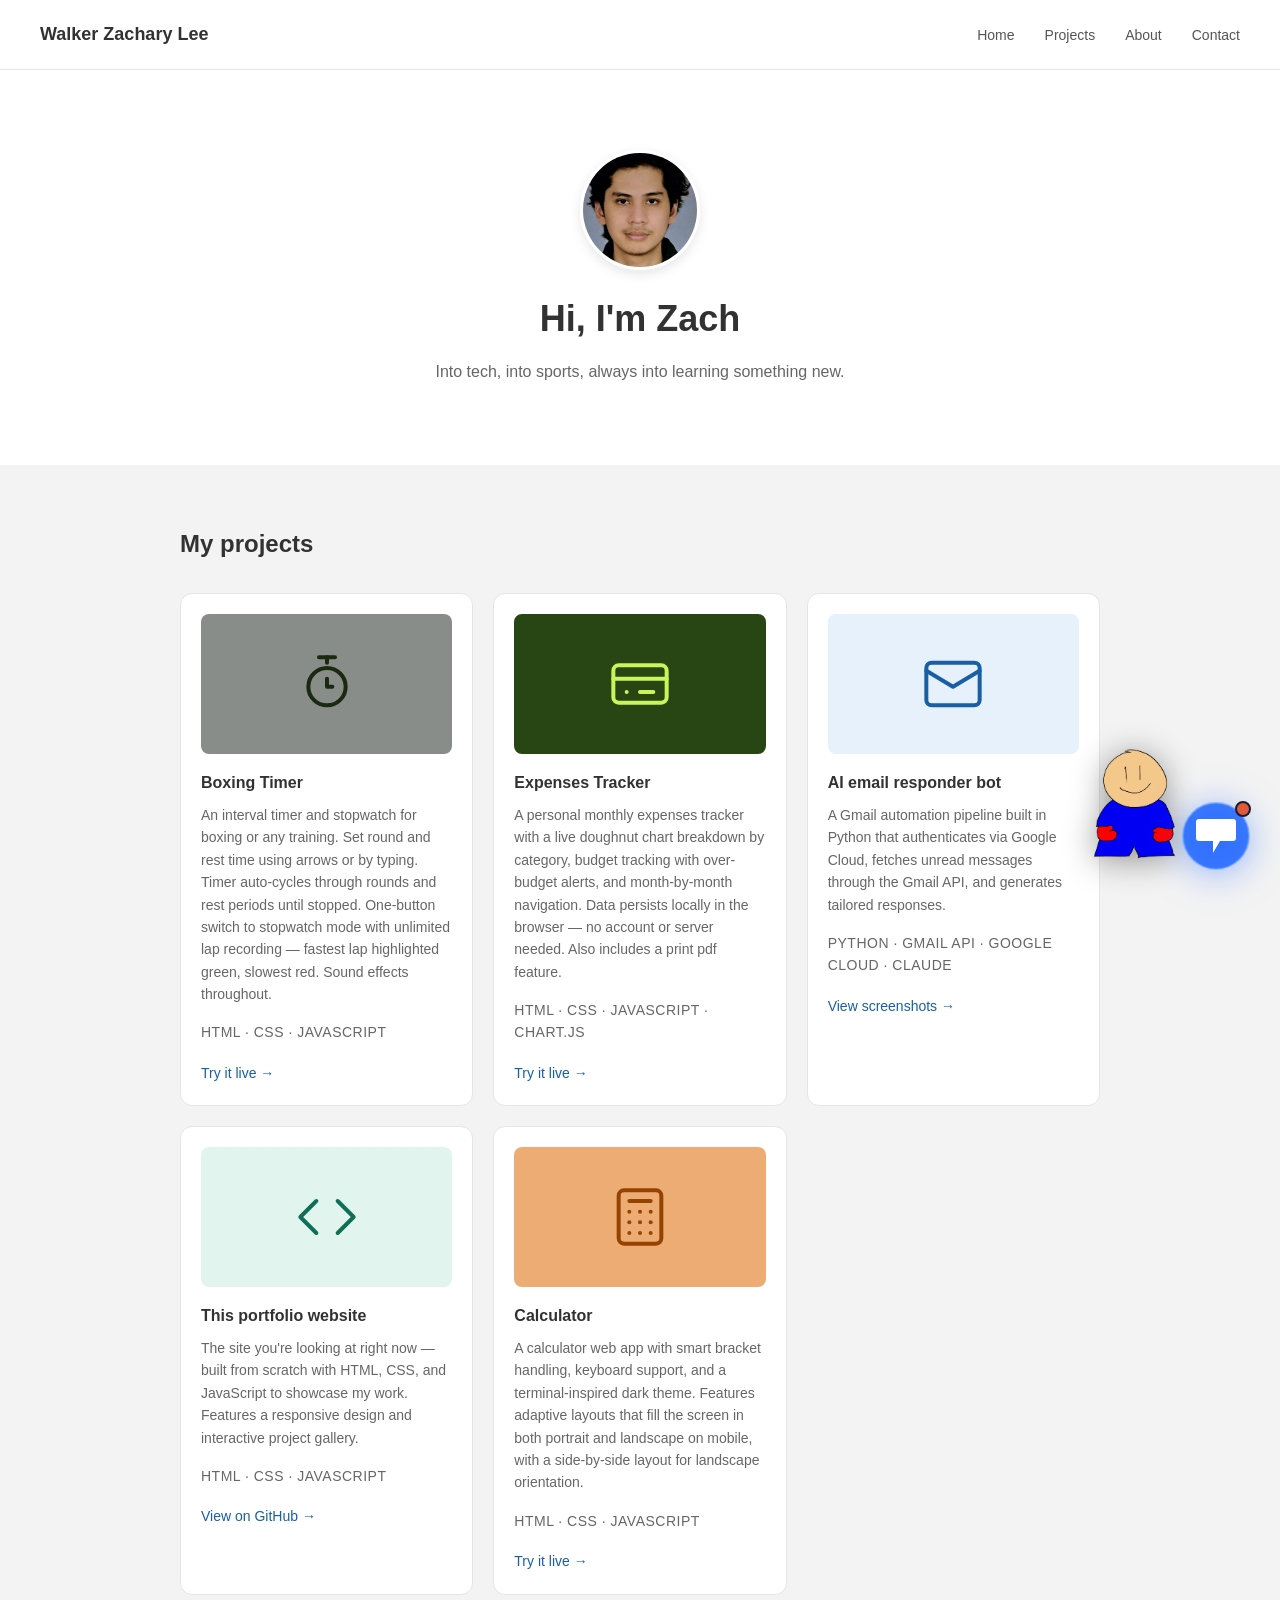
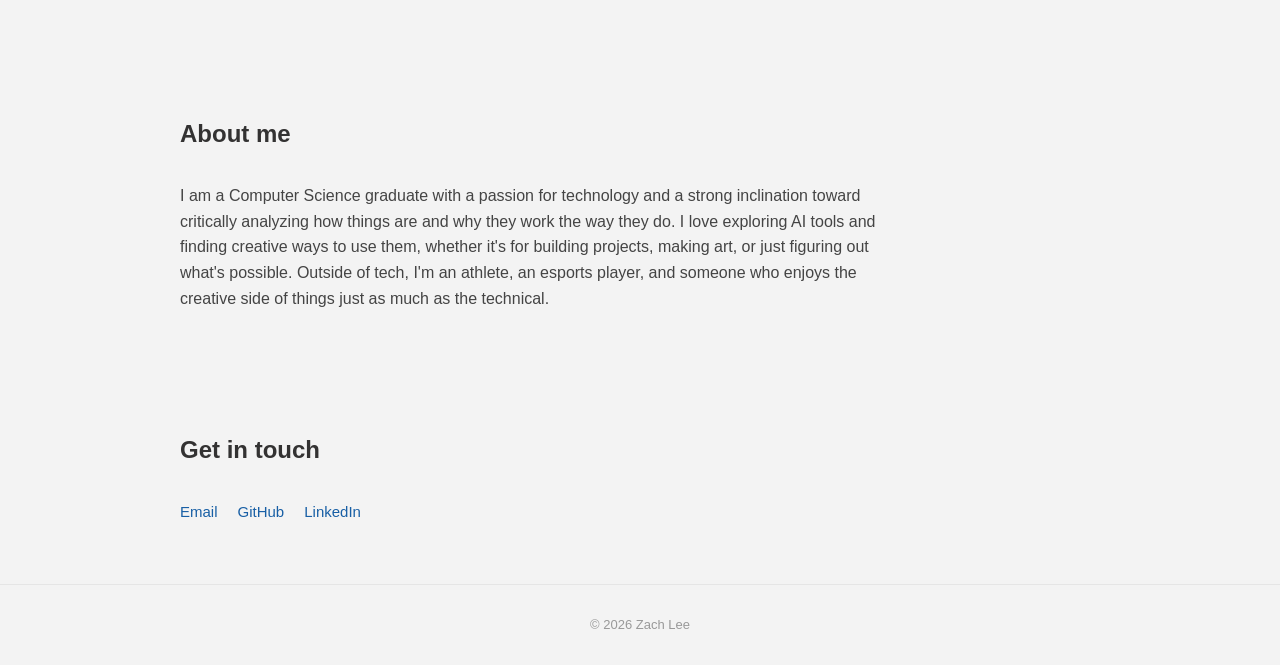
==== index.html @ 0cfd8027 "Add files via upload" ====
<!DOCTYPE html>
<html lang="en">
<head>
  <meta charset="UTF-8">
  <meta name="viewport" content="width=device-width, initial-scale=1.0">
  <title>Zach Lee — Portfolio</title>
  <link rel="stylesheet" href="style.css" />
</head>
<body>

  <nav class="navbar">
    <div class="logo">Walker Zachary Lee</div>
    <ul class="nav-links">
      <li><a href="#home">Home</a></li>
      <li><a href="#projects">Projects</a></li>
      <li><a href="#about">About</a></li>
      <li><a href="#contact">Contact</a></li>
    </ul>
  </nav>

  <section id="home" class="hero">
    <img src="images/me.jfif" alt="Zach" class="avatar">
    <h1>Hi, I'm Zach</h1>
    <p class="tagline">Into tech, into sports, always into learning something new.</p>
  </section>

  <section id="projects" class="projects">
    <h2>My projects</h2>
    <div class="project-grid">

      <a href="https://boxing-timer-rho.vercel.app/" target="_blank" class="project-card">
        <div class="project-image" style="background: #898d89; display: flex; align-items: center; justify-content: center;">
          <svg width="64" height="64" viewBox="0 0 24 24" fill="none" stroke="#1a2a10" stroke-width="1.5" stroke-linecap="round" stroke-linejoin="round">
            <circle cx="12" cy="13" r="7"></circle>
            <polyline points="12 10 12 13 14 13"></polyline>
            <path d="M9 2h6"></path>
            <path d="M12 2v2"></path>
          </svg>
        </div>
        <h3>Boxing Timer</h3>
        <p>An interval timer and stopwatch for boxing or any training. Set round and rest time using arrows or by typing. Timer auto-cycles through rounds and rest periods until stopped. One-button switch to stopwatch mode with unlimited lap recording — fastest lap highlighted green, slowest red. Sound effects throughout.</p>
        <p class="tech-stack">HTML · CSS · JavaScript</p>
        <span class="link">Try it live →</span>
      </a>

      <a href="https://expenseszl.vercel.app/" target="_blank" class="project-card">
        <div class="project-image" style="background: #274613; display: flex; align-items: center; justify-content: center;">
          <svg width="64" height="64" viewBox="0 0 24 24" fill="none" stroke="#c8f55a" stroke-width="1.5" stroke-linecap="round" stroke-linejoin="round">
            <rect x="2" y="5" width="20" height="14" rx="2"></rect>
            <line x1="2" y1="10" x2="22" y2="10"></line>
            <line x1="7" y1="15" x2="7" y2="15"></line>
            <line x1="12" y1="15" x2="17" y2="15"></line>
          </svg>
        </div>
        <h3>Expenses Tracker</h3>
        <p>A personal monthly expenses tracker with a live doughnut chart breakdown by category, budget tracking with over-budget alerts, and month-by-month navigation. Data persists locally in the browser — no account or server needed. Also includes a print pdf feature.</p>
        <p class="tech-stack">HTML · CSS · JavaScript · Chart.js</p>
        <span class="link">Try it live →</span>
      </a>

      <div class="project-card" onclick="openGallery('email-bot')">
        <div class="project-image" style="background: #E6F1FB; display: flex; align-items: center; justify-content: center;">
          <svg width="64" height="64" viewBox="0 0 24 24" fill="none" stroke="#185FA5" stroke-width="1.5" stroke-linecap="round" stroke-linejoin="round">
            <rect x="2" y="4" width="20" height="16" rx="2"></rect>
            <path d="M2 7l10 6 10-6"></path>
          </svg>
        </div>
        <h3>AI email responder bot</h3>
        <p>A Gmail automation pipeline built in Python that authenticates via Google Cloud, fetches unread messages through the Gmail API, and generates tailored responses.</p>
        <p class="tech-stack">Python · Gmail API · Google Cloud · Claude</p>
        <span class="link">View screenshots →</span>
      </div>

      <a href="https://github.com/zlee30/portfolio/blob/main/README.md" target="_blank" class="project-card">
        <div class="project-image" style="background: #E1F5EE; display: flex; align-items: center; justify-content: center;">
          <svg width="64" height="64" viewBox="0 0 24 24" fill="none" stroke="#0F6E56" stroke-width="1.5" stroke-linecap="round" stroke-linejoin="round">
            <polyline points="16 18 22 12 16 6"></polyline>
            <polyline points="8 6 2 12 8 18"></polyline>
          </svg>
        </div>
        <h3>This portfolio website</h3>
        <p>The site you're looking at right now — built from scratch with HTML, CSS, and JavaScript to showcase my work. Features a responsive design and interactive project gallery.</p>
        <p class="tech-stack">HTML · CSS · JavaScript</p>
        <span class="link">View on GitHub →</span>
      </a>

      <a href="projects/calculator/index.html" target="_blank" class="project-card">
        <div class="project-image" style="background: #ecac74; display: flex; align-items: center; justify-content: center;">
          <svg width="64" height="64" viewBox="0 0 24 24" fill="none" stroke="#964300" stroke-width="1.5" stroke-linecap="round" stroke-linejoin="round">
            <rect x="4" y="2" width="16" height="20" rx="2"></rect>
            <line x1="8" y1="6" x2="16" y2="6"></line>
            <line x1="8" y1="10" x2="8" y2="10"></line>
            <line x1="12" y1="10" x2="12" y2="10"></line>
            <line x1="16" y1="10" x2="16" y2="10"></line>
            <line x1="8" y1="14" x2="8" y2="14"></line>
            <line x1="12" y1="14" x2="12" y2="14"></line>
            <line x1="16" y1="14" x2="16" y2="14"></line>
            <line x1="8" y1="18" x2="8" y2="18"></line>
            <line x1="12" y1="18" x2="12" y2="18"></line>
            <line x1="16" y1="18" x2="16" y2="18"></line>
          </svg>
        </div>
        <h3>Calculator</h3>
        <p>A calculator web app with smart bracket handling, keyboard support, and a terminal-inspired dark theme. Features adaptive layouts that fill the screen in both portrait and landscape on mobile, with a side-by-side layout for landscape orientation.</p>
        <p class="tech-stack">HTML · CSS · JavaScript</p>
        <span class="link">Try it live →</span>
      </a>

    </div>
  </section>

  <section id="about" class="about">
    <h2>About me</h2>
    <p>I am a Computer Science graduate with a passion for technology and a strong inclination toward critically analyzing how things are and why they work the way they do. I love exploring AI tools and finding creative ways to use them, whether it's for building projects, making art, or just figuring out what's possible. Outside of tech, I'm an athlete, an esports player, and someone who enjoys the creative side of things just as much as the technical.</p>
  </section>

  <section id="contact" class="contact">
    <h2>Get in touch</h2>
    <div class="contact-links">
      <a href="https://mail.google.com/mail/?view=cm&to=zlee337.zl@gmail.com" target="_blank">Email</a>
      <a href="https://github.com/zlee30" target="_blank">GitHub</a>
      <a href="https://linkedin.com/in/wzlee337" target="_blank">LinkedIn</a>
    </div>
  </section>

  <footer>
    <p>© 2026 Zach Lee</p>
  </footer>

  <div id="gallery" class="gallery" onclick="closeGallery()">
    <span class="gallery-close">×</span>
    <div class="gallery-content" onclick="event.stopPropagation()">
      <img id="gallery-img" src="" alt="">
      <div class="gallery-nav">
        <button onclick="prevImage()">← Previous</button>
        <span id="gallery-counter">1 / 3</span>
        <button onclick="nextImage()">Next →</button>
      </div>
    </div>
  </div>

  <!-- ══ ZALE CHAT WINDOW ══ -->
  <div id="chat-window">
    <div class="chat-header">
      <div class="chat-avatar">
        <img src="aipp.png" alt="Zale avatar" />
      </div>
      <div class="chat-header-info">
        <div class="chat-header-name">Zale</div>
        <div class="chat-header-status">Online</div>
      </div>
      <button class="chat-close" onclick="closeChat()" aria-label="Close">&#x2715;</button>
    </div>
    <div id="messages"></div>
    <div id="suggestions">
      <button class="chip" onclick="sendChip(this.textContent)">Who are you?</button>
      <button class="chip" onclick="sendChip(this.textContent)">What projects have you built?</button>
      <button class="chip" onclick="sendChip(this.textContent)">How can I contact Zach?</button>
    </div>
    <div class="input-row">
      <input
        type="text"
        id="user-input"
        placeholder="Ask me anything..."
        onkeydown="if(event.key==='Enter') sendMsg()"
      />
  <button class="send-btn" type="button" onclick="sendMsg()" aria-label="Send">
  <svg viewBox="0 0 24 24" stroke-width="2" stroke-linecap="round" stroke-linejoin="round">
    <line x1="22" y1="2" x2="11" y2="13"/>
    <polygon points="22 2 15 22 11 13 2 9 22 2"/>
  </svg>
</button>
    </div>
  </div>

  <!-- ══ ZALE LAUNCHER ══ -->
  <div id="zale-launcher">
    <div id="boxer-wrap">
      <img id="boxer-idle"  src="b2u.png" alt="boxer idle" />
      <img id="boxer-punch" src="b1u.png" alt="boxer punching" />
    </div>
    <div id="chat-bubble" onclick="bubbleClick()" aria-label="Open Zale chat">
      <svg id="bubble-svg" viewBox="0 0 72 72" xmlns="http://www.w3.org/2000/svg">
        <defs>
          <clipPath id="chunk-clip" clipPathUnits="userSpaceOnUse">
            <rect x="0" y="0" width="72" height="72"/>
          </clipPath>
        </defs>
        <g clip-path="url(#chunk-clip)">
  <circle cx="36" cy="36" r="33"
    fill="rgba(30, 100, 255, 0.85)"
    stroke="rgba(100, 160, 255, 0.6)"
    stroke-width="2"/>
</g>
<path
  d="M16,22 Q16,19 19,19 H53 Q56,19 56,22 V38 Q56,41 53,41 H40 L33,53 L33,41 H19 Q16,41 16,38 Z"
  fill="white"/>
      </svg>
      <div id="notif-dot"></div>
    </div>
  </div>

  <!-- single script tag — handles both portfolio and Zale -->
  <script src="script.js"></script>

</body>
</html>
---- style.css ----
* {
  margin: 0;
  padding: 0;
  box-sizing: border-box;
}

body {
  font-family: -apple-system, BlinkMacSystemFont, "Segoe UI", sans-serif;
  line-height: 1.6;
  color: #333232;
  background: #f3f3f3;
}

.navbar {
  display: flex;
  justify-content: space-between;
  align-items: center;
  padding: 20px 40px;
  background: white;
  border-bottom: 1px solid #e5e5e5;
  position: sticky;
  top: 0;
  z-index: 100;
}

.logo {
  font-weight: 600;
  font-size: 18px;
}

.nav-links {
  display: flex;
  gap: 30px;
  list-style: none;
}

.nav-links a {
  text-decoration: none;
  color: #555;
  font-size: 14px;
}

.nav-links a:hover { color: #000; }

.hero {
  text-align: center;
  padding: 80px 20px;
  background: white;
}

.avatar {
  width: 120px;
  height: 120px;
  border-radius: 50%;
  object-fit: cover;
  margin: 0 auto 20px;
  display: block;
  border: 3px solid white;
  box-shadow: 0 4px 12px rgba(0,0,0,0.1);
}

.hero h1 {
  font-size: 36px;
  margin-bottom: 12px;
}

.tagline {
  color: #666;
  font-size: 16px;
  max-width: 500px;
  margin: 0 auto;
}

.projects, .about, .contact {
  max-width: 1000px;
  margin: 0 auto;
  padding: 60px 40px;
}

.projects h2, .about h2, .contact h2 {
  font-size: 24px;
  margin-bottom: 30px;
}

.project-grid {
  display: grid;
  grid-template-columns: repeat(auto-fit, minmax(250px, 1fr));
  gap: 20px;
}

.project-card {
  background: white;
  border: 1px solid #e5e5e5;
  border-radius: 12px;
  padding: 20px;
  text-decoration: none;
  color: inherit;
  transition: transform 0.2s, box-shadow 0.2s;
  cursor: pointer;
}

.project-card:hover {
  transform: translateY(-4px);
  box-shadow: 0 8px 20px rgba(0,0,0,0.08);
}

.project-image {
  height: 140px;
  border-radius: 8px;
  margin-bottom: 16px;
}

.project-card h3 {
  font-size: 16px;
  margin-bottom: 8px;
}

.project-card p {
  font-size: 14px;
  color: #666;
  margin-bottom: 16px;
}

.tech-stack {
  font-size: 12px;
  color: #888;
  margin-bottom: 12px;
  text-transform: uppercase;
  letter-spacing: 0.5px;
}

.link {
  color: #185FA5;
  font-size: 14px;
  font-weight: 500;
}

.about p {
  color: #444;
  max-width: 700px;
}

.contact-links {
  display: flex;
  gap: 20px;
  flex-wrap: wrap;
}

.contact-links a {
  color: #185FA5;
  text-decoration: none;
  font-size: 15px;
}

.contact-links a:hover { text-decoration: underline; }

footer {
  text-align: center;
  padding: 30px;
  color: #999;
  font-size: 13px;
  border-top: 1px solid #e5e5e5;
}

@media (max-width: 600px) {
  .navbar { padding: 15px 20px; }
  .nav-links { gap: 15px; }
  .projects, .about, .contact { padding: 40px 20px; }
  .hero h1 { font-size: 28px; }
}

/* Gallery - z-index lowered so Zale sits above it */
.gallery {
  display: none;
  position: fixed;
  top: 0; left: 0;
  width: 100%; height: 100%;
  background: rgba(0,0,0,0.9);
  z-index: 500;
  justify-content: center;
  align-items: center;
  pointer-events: none;
}

.gallery.active {
  display: flex;
  pointer-events: all;
}

.gallery-content {
  max-width: 90%;
  text-align: center;
}

.gallery-content img {
  max-width: 100%;
  max-height: 80vh;
  border-radius: 8px;
}

.gallery-close {
  position: absolute;
  top: 20px; right: 30px;
  color: white;
  font-size: 40px;
  cursor: pointer;
  user-select: none;
}

.gallery-nav {
  margin-top: 20px;
  display: flex;
  justify-content: center;
  align-items: center;
  gap: 20px;
  color: white;
}

.gallery-nav button {
  background: white;
  color: black;
  border: none;
  padding: 10px 20px;
  border-radius: 6px;
  cursor: pointer;
  font-size: 14px;
}

.gallery-nav button:hover { background: #ddd; }


/* ══════════════════════════════
   ZALE AI ASSISTANT
══════════════════════════════ */

#zale-launcher {
  position: fixed;
  bottom: 28px;
  right: 28px;
  display: flex;
  align-items: flex-end;
  gap: 0px;
  z-index: 99999;
  user-select: none;
}

#boxer-wrap {
  position: relative;
  width: 160px;
  height: 72px;
  display: flex;
  align-items: flex-end;
  justify-content: flex-end;
  transition: transform 0.35s cubic-bezier(0.4, 0, 0.2, 1), opacity 0.35s;
  overflow: visible;
  margin-right: -18px;
  z-index: 2;
  pointer-events: none;
}

#boxer-wrap.hidden {
  transform: translateX(-40px);
  opacity: 0;
  pointer-events: none;
}

#boxer-idle,
#boxer-punch {
  position: absolute;
  bottom: -60px;
  right: -10px;
  height: 220px;
  width: auto;
  object-fit: contain;
  object-position: top left;
  filter: drop-shadow(0 4px 16px rgba(0,0,0,0.4));
  transition: opacity 0.08s;
  pointer-events: none;
}

#boxer-idle { opacity: 1; }
#boxer-punch {
  opacity: 0;
  transition: opacity 0.08s, transform 0.08s;
  transform: translateX(0px);
}

#boxer-wrap.punching #boxer-idle  { opacity: 0; }
#boxer-wrap.punching #boxer-punch {
  opacity: 1;
  transform: translateX(18px);
}

#chat-bubble {
  position: relative;
  width: 72px;
  height: 72px;
  flex-shrink: 0;
  cursor: pointer;
  z-index: 99999;
  pointer-events: all;
}

#bubble-svg {
  width: 72px;
  height: 72px;
  filter: drop-shadow(0 4px 18px rgba(30, 100, 255, 0.5));
  transition: transform 0.15s;
  overflow: visible;
  pointer-events: all;
}

#chat-bubble:hover #bubble-svg { transform: scale(1.08); }

#notif-dot {
  position: absolute;
  top: 1px; right: 1px;
  width: 16px; height: 16px;
  background: #e05a3a;
  border-radius: 50%;
  border: 2.5px solid #1a1a2e;
  pointer-events: none;
  transition: opacity 0.2s;
}

#chat-window {
  position: fixed;
  bottom: 116px;
  right: 28px;
  width: 340px;
  background: rgba(20, 20, 40, 0.92);
  backdrop-filter: blur(28px);
  -webkit-backdrop-filter: blur(28px);
  border-radius: 16px;
  border: 0.5px solid rgba(255,255,255,0.25);
  display: none;
  flex-direction: column;
  overflow: hidden;
  z-index: 99999;
  box-shadow: 0 8px 40px rgba(0,0,0,0.4);
  pointer-events: all;
}

#chat-window.open { display: flex; }

.chat-header {
  background: rgba(255,255,255,0.12);
  border-bottom: 0.5px solid rgba(255,255,255,0.15);
  padding: 14px 16px;
  display: flex;
  align-items: center;
  gap: 10px;
  flex-shrink: 0;
}

.chat-avatar {
  width: 36px; height: 36px;
  border-radius: 50%;
  overflow: hidden;
  border: 0.5px solid rgba(255,255,255,0.3);
  flex-shrink: 0;
  background: rgba(255,255,255,0.1);
}

.chat-avatar img { width: 100%; height: 100%; object-fit: cover; }

.chat-header-info { flex: 1; }
.chat-header-name  { font-size: 14px; font-weight: 600; color: #fff; }
.chat-header-status {
  font-size: 12px;
  color: rgba(255,255,255,0.55);
  display: flex;
  align-items: center;
  gap: 5px;
}
.chat-header-status::before {
  content: '';
  display: inline-block;
  width: 6px; height: 6px;
  background: #5DCAA5;
  border-radius: 50%;
}

.chat-close {
  cursor: pointer;
  color: rgba(255,255,255,0.6);
  font-size: 20px;
  line-height: 1;
  background: none;
  border: none;
  padding: 0;
  font-family: inherit;
  pointer-events: all;
}
.chat-close:hover { color: #fff; }

#messages {
  flex: 1;
  overflow-y: auto;
  padding: 14px 12px;
  display: flex;
  flex-direction: column;
  gap: 10px;
  min-height: 200px;
  max-height: 280px;
}

#messages::-webkit-scrollbar { width: 3px; }
#messages::-webkit-scrollbar-track { background: transparent; }
#messages::-webkit-scrollbar-thumb {
  background: rgba(255,255,255,0.2);
  border-radius: 2px;
}

.msg {
  max-width: 82%;
  padding: 9px 12px;
  border-radius: 14px;
  font-size: 13px;
  line-height: 1.55;
  white-space: pre-line;
}
.msg.bot {
  background: rgba(255,255,255,0.12);
  border: 0.5px solid rgba(255,255,255,0.18);
  color: rgba(255,255,255,0.92);
  border-bottom-left-radius: 4px;
  align-self: flex-start;
}
.msg.user {
  background: rgba(255,255,255,0.2);
  border: 0.5px solid rgba(255,255,255,0.28);
  color: #fff;
  border-bottom-right-radius: 4px;
  align-self: flex-end;
}

#suggestions {
  display: flex;
  flex-wrap: wrap;
  gap: 6px;
  padding: 0 12px 10px;
  flex-shrink: 0;
}

.chip {
  font-size: 12px;
  padding: 5px 11px;
  border-radius: 20px;
  border: 0.5px solid rgba(255,255,255,0.28);
  color: rgba(255,255,255,0.82);
  background: rgba(255,255,255,0.08);
  cursor: pointer;
  font-family: inherit;
  transition: background 0.12s, border-color 0.12s;
  pointer-events: all;
}
.chip:hover {
  background: rgba(255,255,255,0.18);
  border-color: rgba(255,255,255,0.45);
  color: #fff;
}

.input-row {
  display: flex;
  align-items: center;
  gap: 8px;
  padding: 10px 12px;
  border-top: 0.5px solid rgba(255,255,255,0.12);
  background: rgba(255,255,255,0.05);
  flex-shrink: 0;
}

.input-row input {
  flex: 1;
  border: 0.5px solid rgba(255,255,255,0.2);
  border-radius: 20px;
  padding: 8px 14px;
  font-size: 13px;
  font-family: inherit;
  background: rgba(255,255,255,0.08);
  color: #fff;
  outline: none;
  pointer-events: all;
}
.input-row input::placeholder { color: rgba(255,255,255,0.35); }
.input-row input:focus        { border-color: rgba(255,255,255,0.45); }

.send-btn {
  width: 34px;
  height: 34px;
  background: rgba(255,255,255,0.15);
  border: 0.5px solid rgba(255,255,255,0.28);
  border-radius: 50%;
  cursor: pointer;
  display: flex;
  align-items: center;
  justify-content: center;
  flex-shrink: 0;
  transition: background 0.12s;
  padding: 0;
  line-height: 1;
  pointer-events: all;
  appearance: none;
  -webkit-appearance: none;
}
.send-btn:hover { background: rgba(255,255,255,0.25); }
.send-btn svg {
  width: 14px;
  height: 14px;
  stroke: #fff;
  fill: none;
  display: block;
  flex-shrink: 0;
  position: relative;
  top: 1px;
  left: -1px;
}

.typing { display: flex; align-items: center; gap: 4px; padding: 4px 0; }
.typing span {
  width: 6px; height: 6px;
  border-radius: 50%;
  background: rgba(255,255,255,0.5);
  animation: zale-bounce 1.2s infinite;
}
.typing span:nth-child(2) { animation-delay: 0.2s; }
.typing span:nth-child(3) { animation-delay: 0.4s; }

@keyframes zale-bounce {
  0%, 60%, 100% { transform: translateY(0); }
  30%           { transform: translateY(-5px); }
}
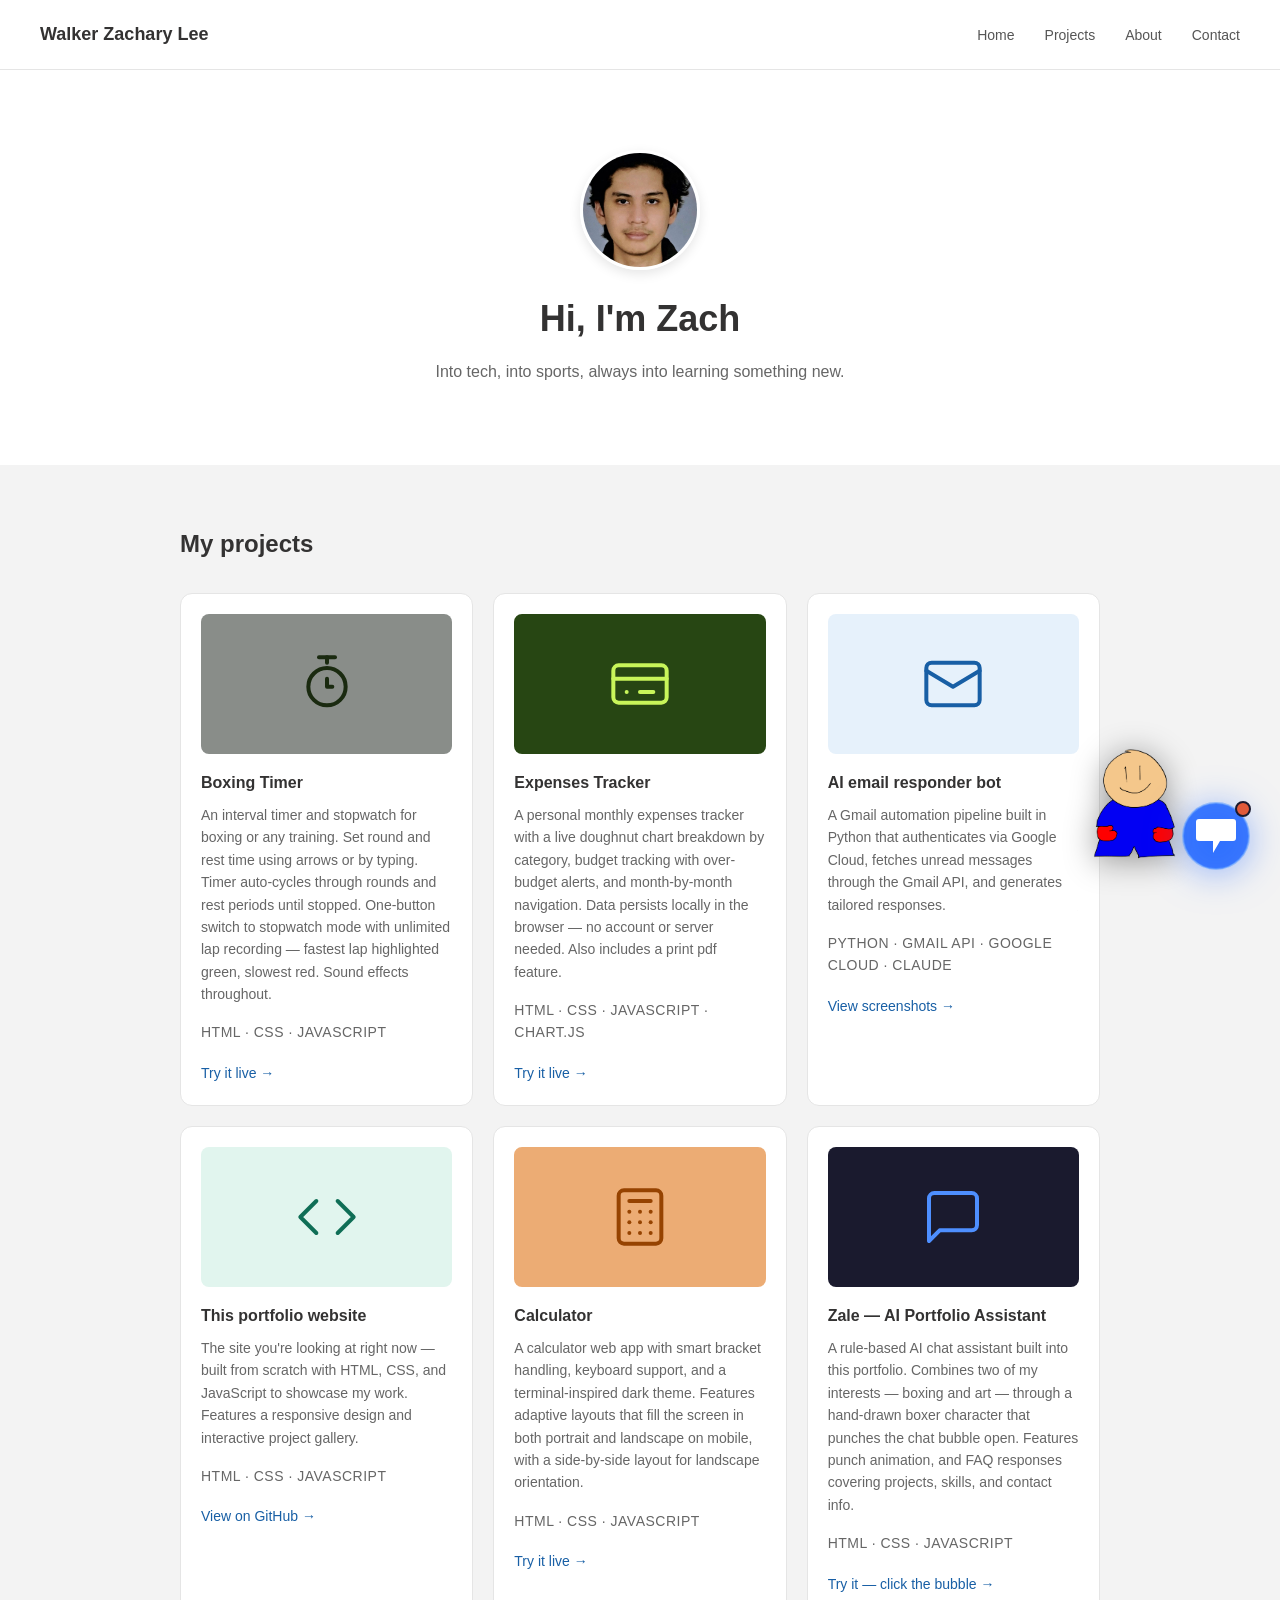
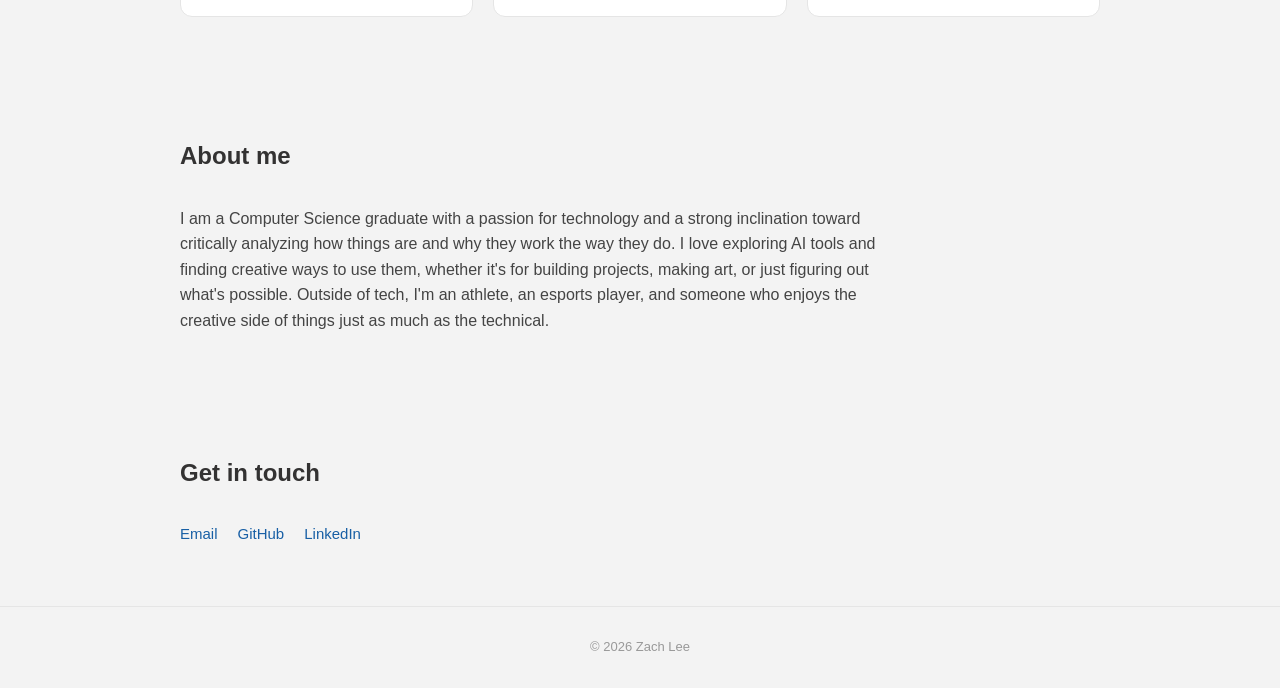
==== commit d42a3ee1: "Add files via upload" ====
--- a/index.html
+++ b/index.html
@@ -104,7 +104,19 @@
         <p>A calculator web app with smart bracket handling, keyboard support, and a terminal-inspired dark theme. Features adaptive layouts that fill the screen in both portrait and landscape on mobile, with a side-by-side layout for landscape orientation.</p>
         <p class="tech-stack">HTML · CSS · JavaScript</p>
         <span class="link">Try it live →</span>
-      </a>
+
+      </a>
+      <div class="project-card">
+  <div class="project-image" style="background: #1a1a2e; display: flex; align-items: center; justify-content: center;">
+    <svg width="64" height="64" viewBox="0 0 24 24" fill="none" stroke="#4e8fff" stroke-width="1.5" stroke-linecap="round" stroke-linejoin="round">
+      <path d="M21 15a2 2 0 0 1-2 2H7l-4 4V5a2 2 0 0 1 2-2h14a2 2 0 0 1 2 2z"></path>
+    </svg>
+  </div>
+  <h3>Zale — AI Portfolio Assistant</h3>
+  <p>A rule-based AI chat assistant built into this portfolio. Combines two of my interests — boxing and art — through a hand-drawn boxer character that punches the chat bubble open. Features punch animation, and FAQ responses covering projects, skills, and contact info.</p>
+  <p class="tech-stack">HTML · CSS · JavaScript</p>
+  <span class="link">Try it — click the bubble →</span>
+</div>
 
     </div>
   </section>
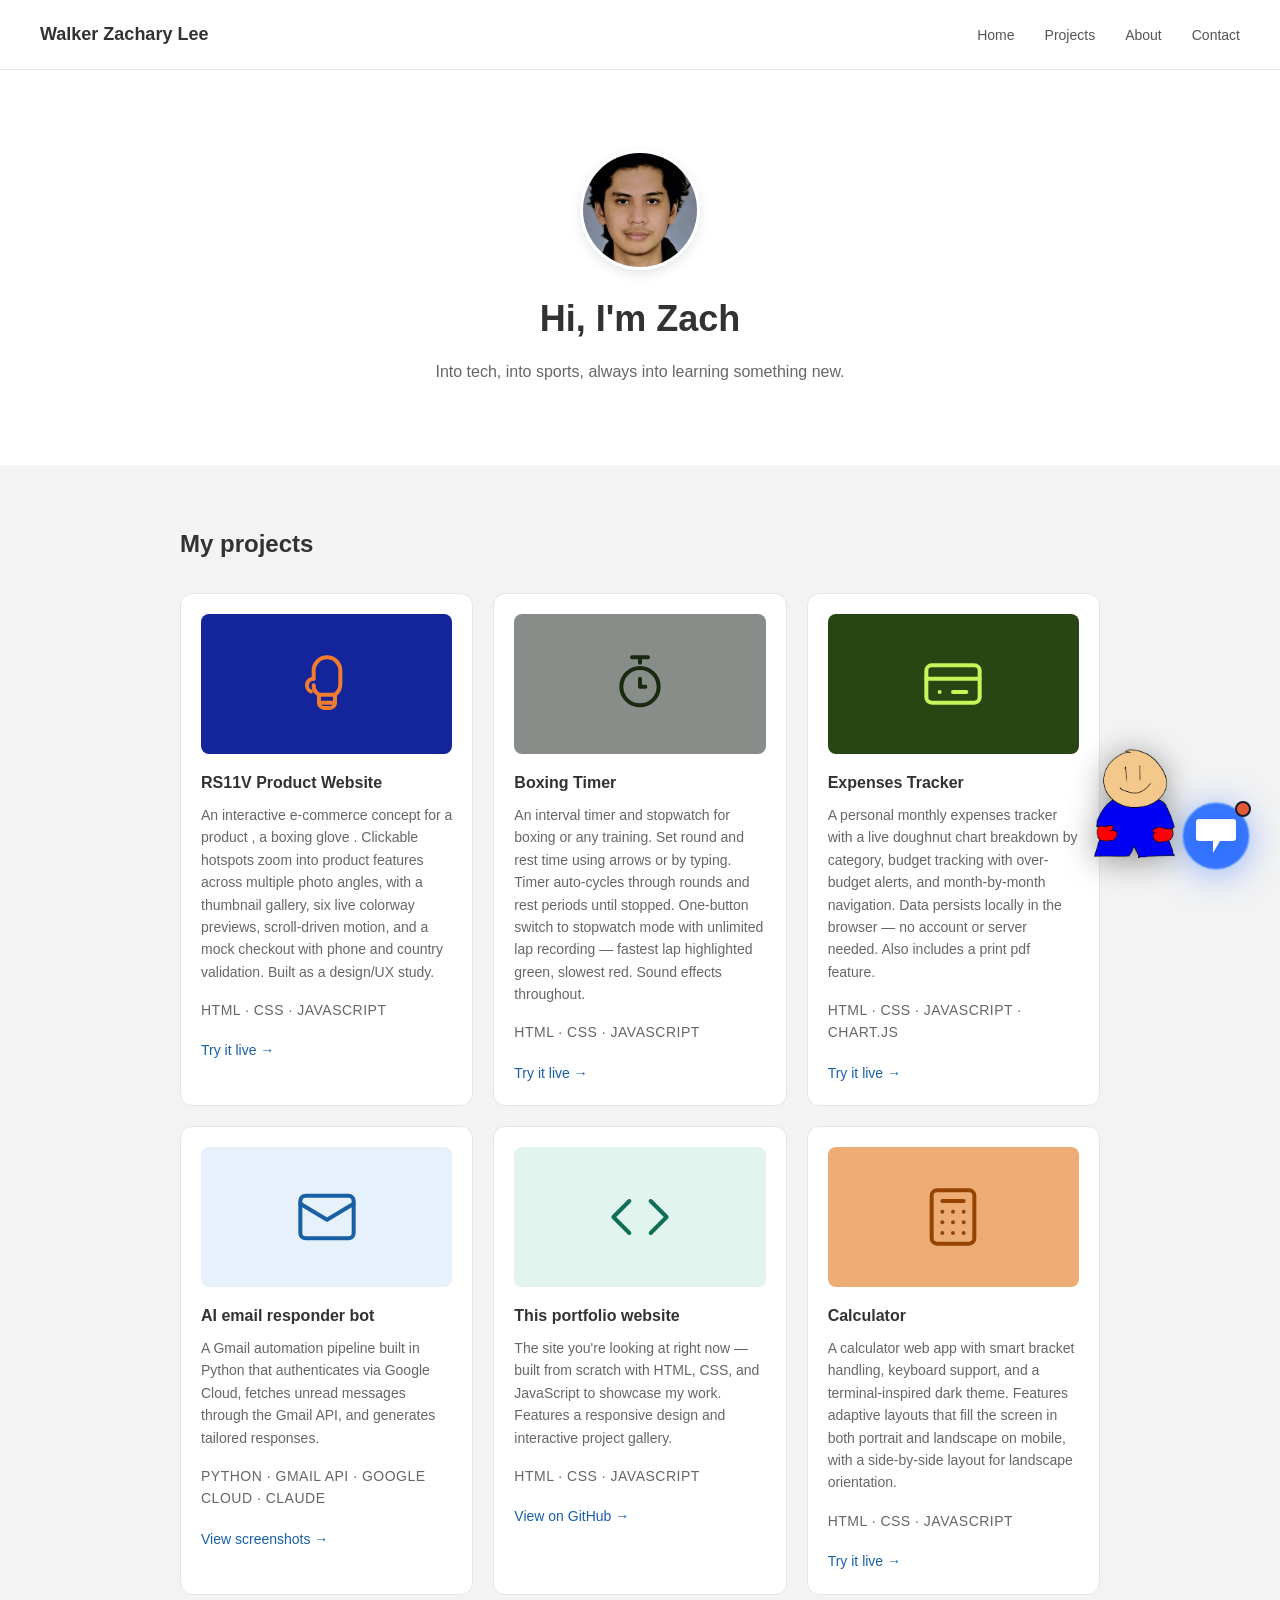
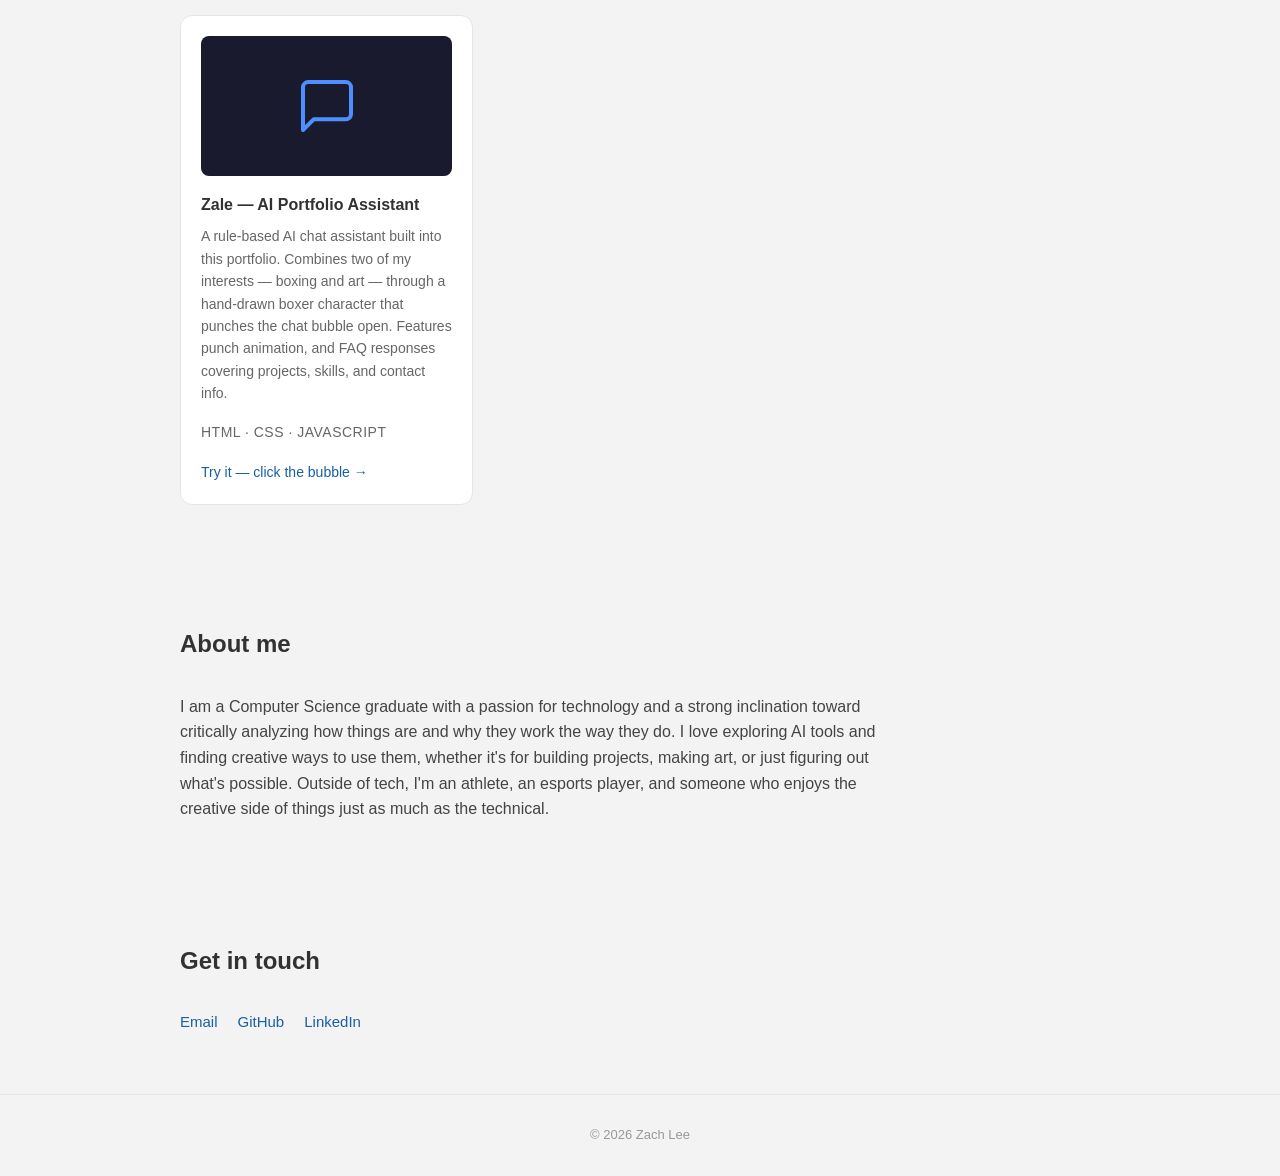
==== commit 6a690b53: "Add files via upload" ====
--- a/index.html
+++ b/index.html
@@ -27,6 +27,21 @@
   <section id="projects" class="projects">
     <h2>My projects</h2>
     <div class="project-grid">
+
+      <a href="https://rs11vweb.vercel.app/" target="_blank" class="project-card">
+  <div class="project-image" style="background: #14259C; display: flex; align-items: center; justify-content: center;">
+    <svg width="64" height="64" viewBox="0 0 24 24" fill="none" stroke="#F07C2E" stroke-width="1.5" stroke-linecap="round" stroke-linejoin="round">
+      <path d="M7 10V7a5 5 0 0 1 10 0v5a5 5 0 0 1-2 4H9a4 4 0 0 1-2-3.5"></path>
+      <path d="M7 10a2.5 2.5 0 0 0-1 4.8"></path>
+      <path d="M9 16v3a2 2 0 0 0 2 2h2a2 2 0 0 0 2-2v-3"></path>
+      <line x1="9" y1="19" x2="15" y2="19"></line>
+    </svg>
+  </div>
+  <h3>RS11V Product Website</h3>
+  <p>An interactive e-commerce concept for a product , a boxing glove . Clickable hotspots zoom into product features across multiple photo angles, with a thumbnail gallery, six live colorway previews, scroll-driven motion, and a mock checkout with phone and country validation. Built as a design/UX study.</p>
+  <p class="tech-stack">HTML · CSS · JavaScript</p>
+  <span class="link">Try it live →</span>
+</a>
 
       <a href="https://boxing-timer-rho.vercel.app/" target="_blank" class="project-card">
         <div class="project-image" style="background: #898d89; display: flex; align-items: center; justify-content: center;">
@@ -145,7 +160,7 @@
       <img id="gallery-img" src="" alt="">
       <div class="gallery-nav">
         <button onclick="prevImage()">← Previous</button>
-        <span id="gallery-counter">1 / 3</span>
+    <span id="gallery-counter">1 / 2</span>
         <button onclick="nextImage()">Next →</button>
       </div>
     </div>
@@ -168,6 +183,7 @@
       <button class="chip" onclick="sendChip(this.textContent)">Who are you?</button>
       <button class="chip" onclick="sendChip(this.textContent)">What projects have you built?</button>
       <button class="chip" onclick="sendChip(this.textContent)">How can I contact Zach?</button>
+     
     </div>
     <div class="input-row">
       <input
--- a/style.css
+++ b/style.css
@@ -476,7 +476,7 @@
   border: 0.5px solid rgba(255,255,255,0.2);
   border-radius: 20px;
   padding: 8px 14px;
-  font-size: 13px;
+  font-size: 16px;
   font-family: inherit;
   background: rgba(255,255,255,0.08);
   color: #fff;
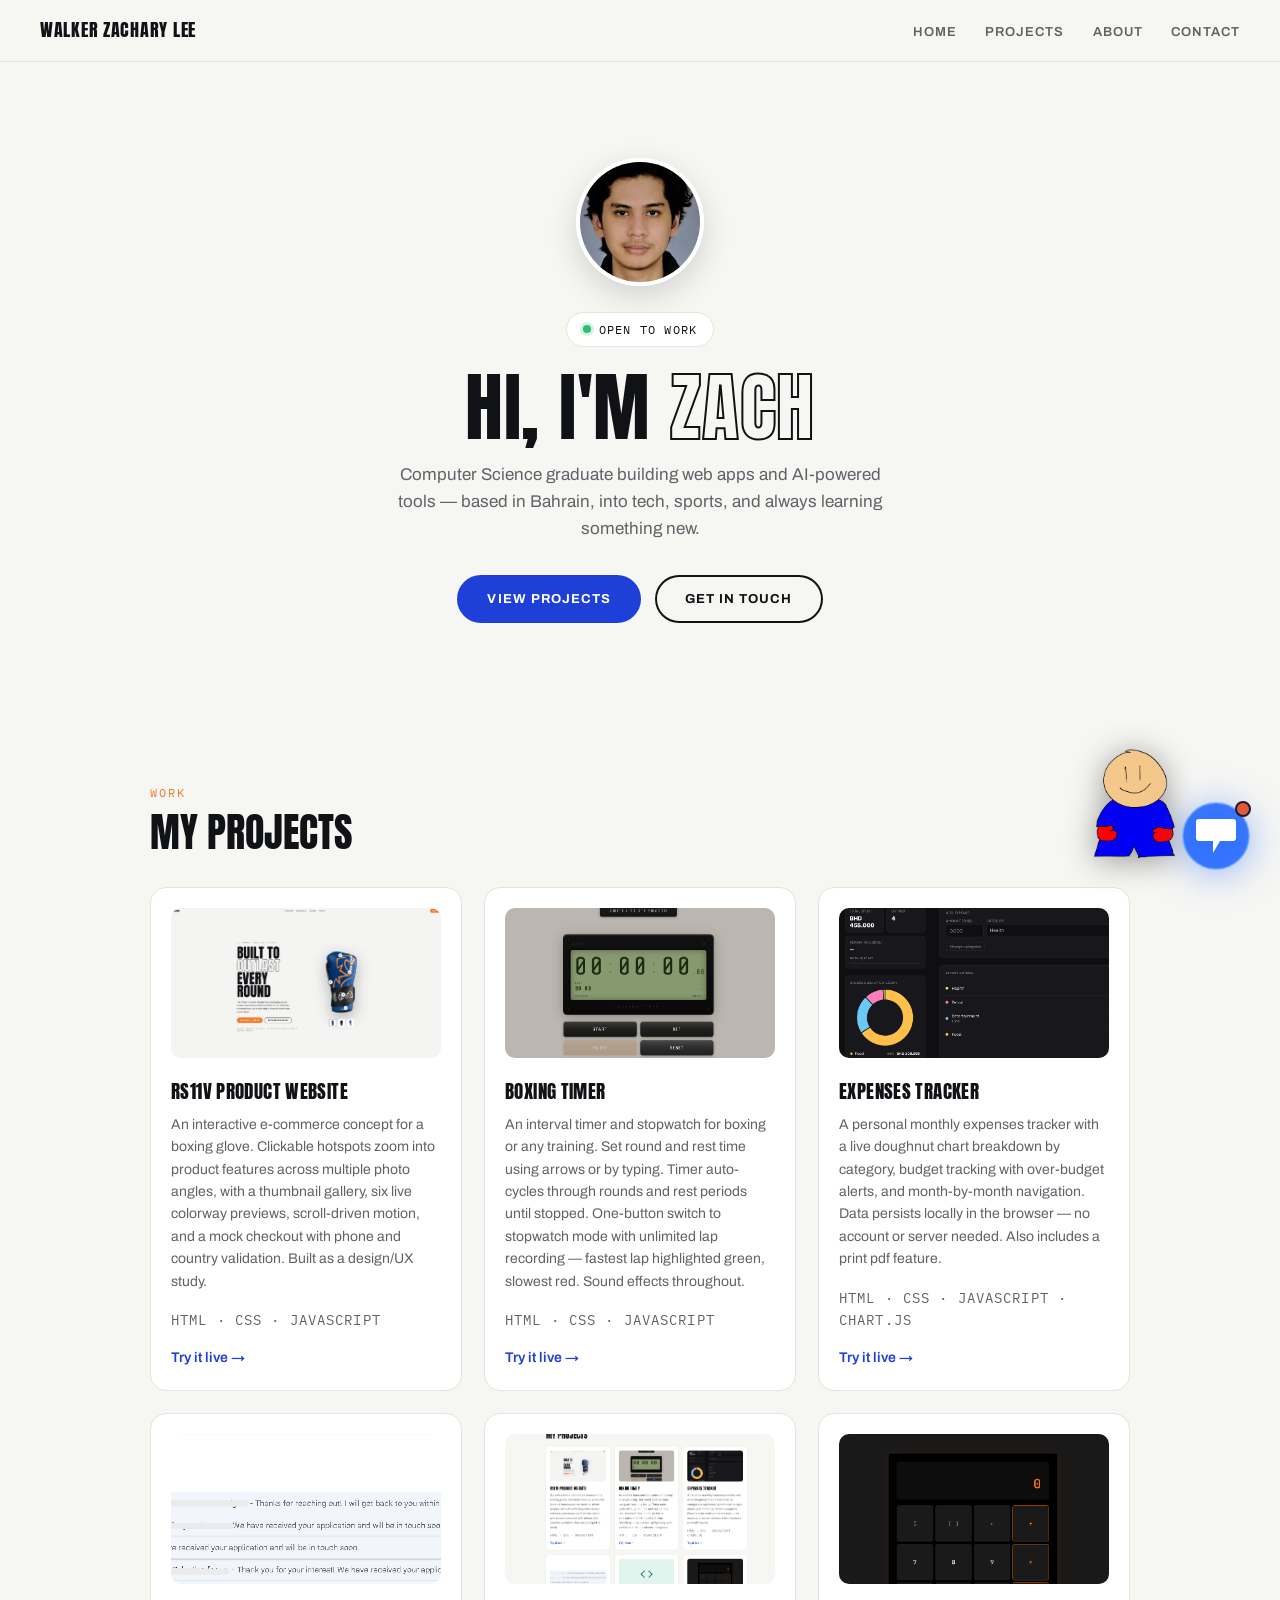
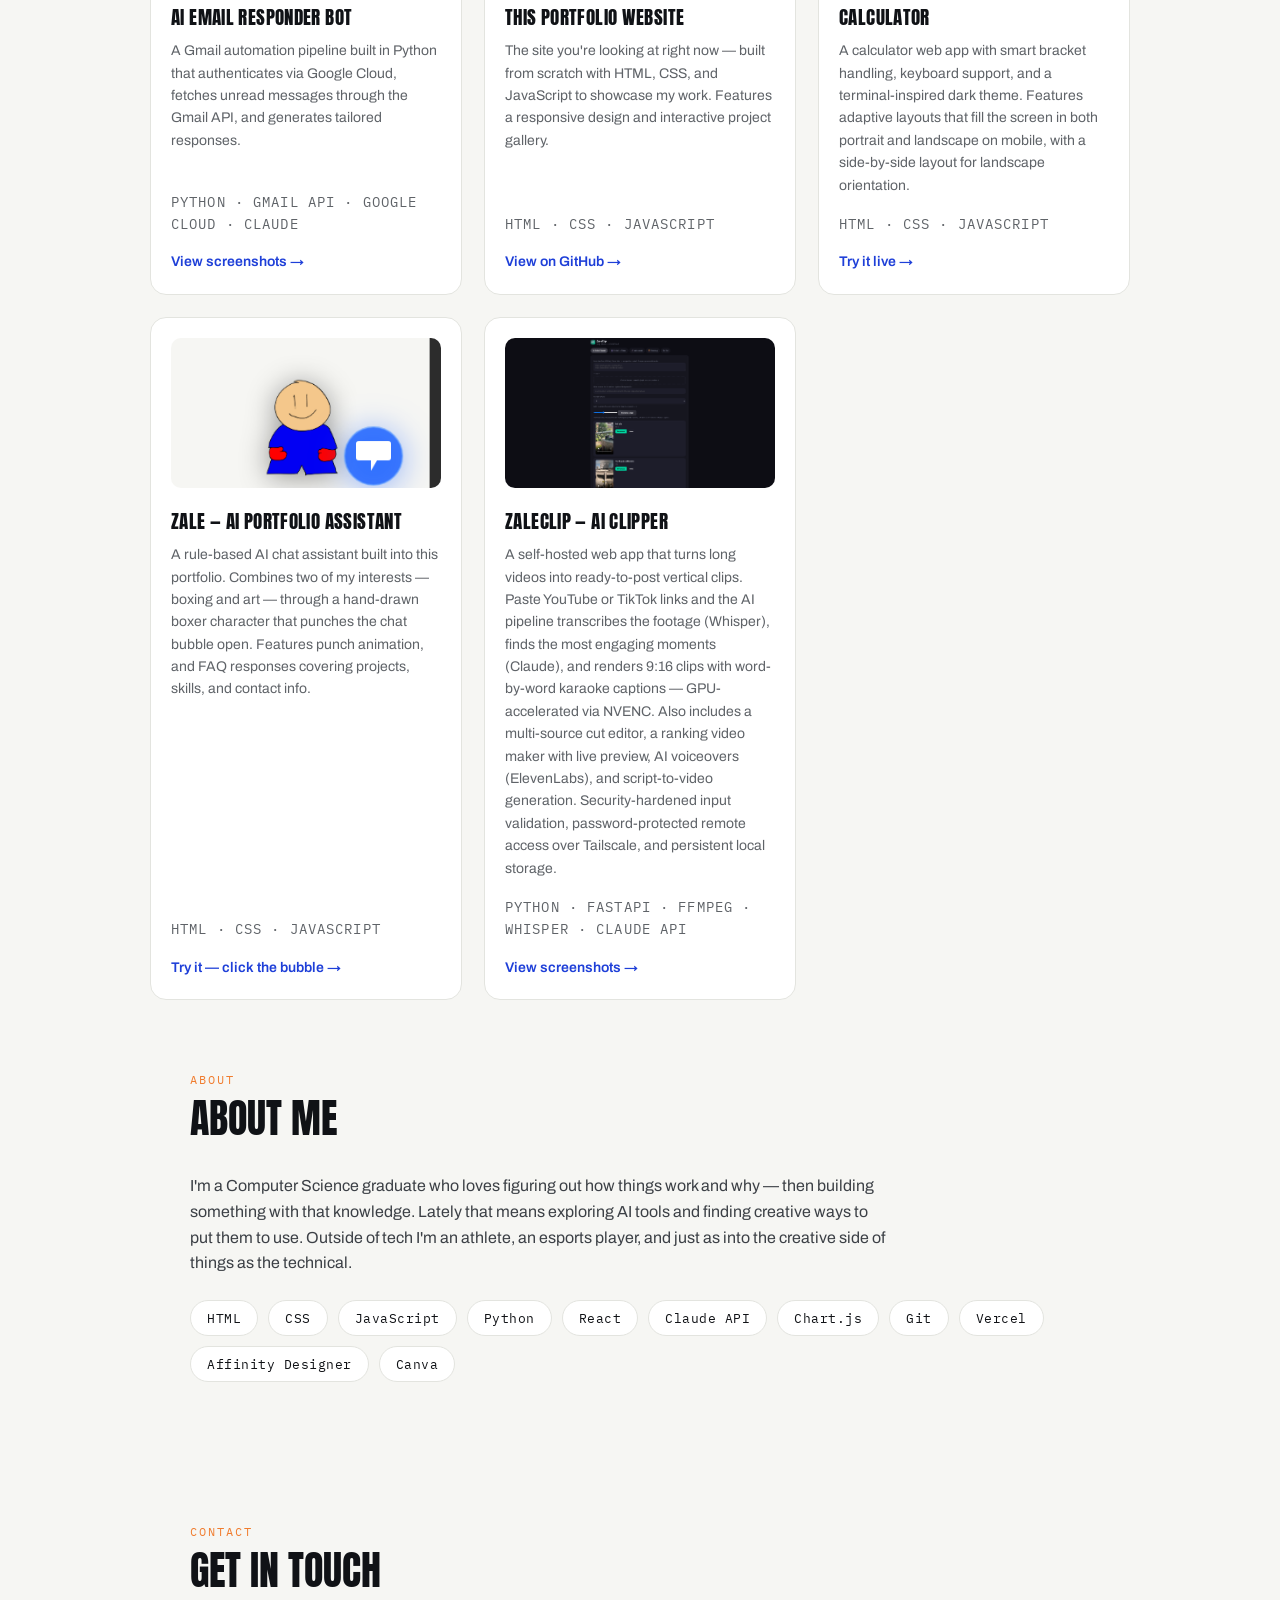
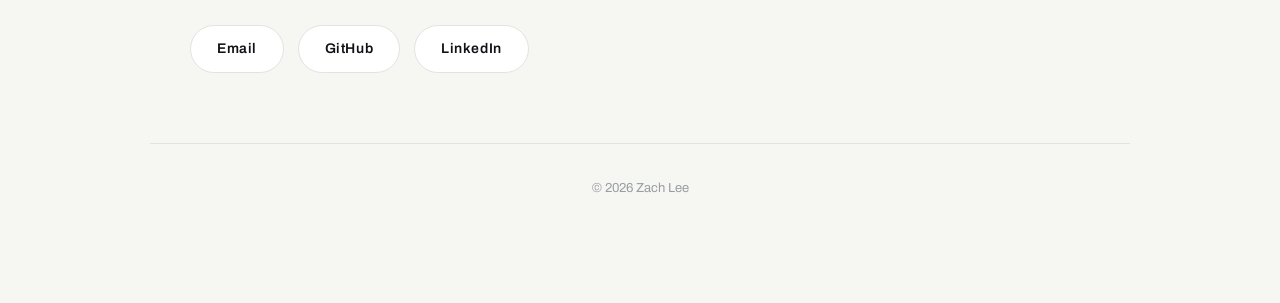
==== commit 546ca719: "Add files via upload" ====
--- a/index.html
+++ b/index.html
@@ -3,7 +3,15 @@
 <head>
   <meta charset="UTF-8">
   <meta name="viewport" content="width=device-width, initial-scale=1.0">
-  <title>Zach Lee — Portfolio</title>
+  <title>Zach Lee — Developer Portfolio</title>
+  <meta name="description" content="Computer Science graduate building web apps and AI-powered tools.Based in Bahrain, open to developer roles.">
+  <meta property="og:title" content="Zach Lee — Developer Portfolio">
+  <meta property="og:description" content="Web apps, automation tools, and AI-powered projects. Open to developer roles.">
+  <meta property="og:type" content="website">
+  <link rel="icon" href="data:image/svg+xml,<svg xmlns='http://www.w3.org/2000/svg' viewBox='0 0 100 100'><text y='.9em' font-size='90'>🥊</text></svg>">
+  <link rel="preconnect" href="https://fonts.googleapis.com">
+  <link rel="preconnect" href="https://fonts.gstatic.com" crossorigin>
+  <link href="https://fonts.googleapis.com/css2?family=Anton&family=Archivo:wght@400;500;600;700&family=IBM+Plex+Mono:wght@400;500&display=swap" rel="stylesheet">
   <link rel="stylesheet" href="style.css" />
 </head>
 <body>
@@ -20,38 +28,34 @@
 
   <section id="home" class="hero">
     <img src="images/me.jfif" alt="Zach" class="avatar">
-    <h1>Hi, I'm Zach</h1>
-    <p class="tagline">Into tech, into sports, always into learning something new.</p>
+    <div class="status-badge">Open to work</div>
+    <h1>Hi, I'm <em>Zach</em></h1>
+    <p class="tagline">Computer Science graduate building web apps and AI-powered tools — based in Bahrain, into tech, sports, and always learning something new.</p>
+    <div class="hero-cta">
+      <a href="#projects" class="btn btn-primary">View projects</a>
+      <a href="#contact" class="btn btn-ghost">Get in touch</a>
+    </div>
   </section>
 
   <section id="projects" class="projects">
+    <span class="section-kicker">Work</span>
     <h2>My projects</h2>
     <div class="project-grid">
 
       <a href="https://rs11vweb.vercel.app/" target="_blank" class="project-card">
-  <div class="project-image" style="background: #14259C; display: flex; align-items: center; justify-content: center;">
-    <svg width="64" height="64" viewBox="0 0 24 24" fill="none" stroke="#F07C2E" stroke-width="1.5" stroke-linecap="round" stroke-linejoin="round">
-      <path d="M7 10V7a5 5 0 0 1 10 0v5a5 5 0 0 1-2 4H9a4 4 0 0 1-2-3.5"></path>
-      <path d="M7 10a2.5 2.5 0 0 0-1 4.8"></path>
-      <path d="M9 16v3a2 2 0 0 0 2 2h2a2 2 0 0 0 2-2v-3"></path>
-      <line x1="9" y1="19" x2="15" y2="19"></line>
-    </svg>
-  </div>
-  <h3>RS11V Product Website</h3>
-  <p>An interactive e-commerce concept for a product , a boxing glove . Clickable hotspots zoom into product features across multiple photo angles, with a thumbnail gallery, six live colorway previews, scroll-driven motion, and a mock checkout with phone and country validation. Built as a design/UX study.</p>
-  <p class="tech-stack">HTML · CSS · JavaScript</p>
-  <span class="link">Try it live →</span>
-</a>
+        <div class="project-image">
+  <img src="rs11vcover.png" alt="RS11V product page">
+</div>
+        <h3>RS11V Product Website</h3>
+        <p>An interactive e-commerce concept for a boxing glove. Clickable hotspots zoom into product features across multiple photo angles, with a thumbnail gallery, six live colorway previews, scroll-driven motion, and a mock checkout with phone and country validation. Built as a design/UX study.</p>
+        <p class="tech-stack">HTML · CSS · JavaScript</p>
+        <span class="link">Try it live →</span>
+      </a>
 
       <a href="https://boxing-timer-rho.vercel.app/" target="_blank" class="project-card">
-        <div class="project-image" style="background: #898d89; display: flex; align-items: center; justify-content: center;">
-          <svg width="64" height="64" viewBox="0 0 24 24" fill="none" stroke="#1a2a10" stroke-width="1.5" stroke-linecap="round" stroke-linejoin="round">
-            <circle cx="12" cy="13" r="7"></circle>
-            <polyline points="12 10 12 13 14 13"></polyline>
-            <path d="M9 2h6"></path>
-            <path d="M12 2v2"></path>
-          </svg>
-        </div>
+        <div class="project-image">
+  <img src="timercover.png" alt="RS11V product page">
+</div>
         <h3>Boxing Timer</h3>
         <p>An interval timer and stopwatch for boxing or any training. Set round and rest time using arrows or by typing. Timer auto-cycles through rounds and rest periods until stopped. One-button switch to stopwatch mode with unlimited lap recording — fastest lap highlighted green, slowest red. Sound effects throughout.</p>
         <p class="tech-stack">HTML · CSS · JavaScript</p>
@@ -59,14 +63,9 @@
       </a>
 
       <a href="https://expenseszl.vercel.app/" target="_blank" class="project-card">
-        <div class="project-image" style="background: #274613; display: flex; align-items: center; justify-content: center;">
-          <svg width="64" height="64" viewBox="0 0 24 24" fill="none" stroke="#c8f55a" stroke-width="1.5" stroke-linecap="round" stroke-linejoin="round">
-            <rect x="2" y="5" width="20" height="14" rx="2"></rect>
-            <line x1="2" y1="10" x2="22" y2="10"></line>
-            <line x1="7" y1="15" x2="7" y2="15"></line>
-            <line x1="12" y1="15" x2="17" y2="15"></line>
-          </svg>
-        </div>
+        <div class="project-image">
+  <img src="xpcover.png" alt="RS11V product page">
+</div>
         <h3>Expenses Tracker</h3>
         <p>A personal monthly expenses tracker with a live doughnut chart breakdown by category, budget tracking with over-budget alerts, and month-by-month navigation. Data persists locally in the browser — no account or server needed. Also includes a print pdf feature.</p>
         <p class="tech-stack">HTML · CSS · JavaScript · Chart.js</p>
@@ -74,12 +73,9 @@
       </a>
 
       <div class="project-card" onclick="openGallery('email-bot')">
-        <div class="project-image" style="background: #E6F1FB; display: flex; align-items: center; justify-content: center;">
-          <svg width="64" height="64" viewBox="0 0 24 24" fill="none" stroke="#185FA5" stroke-width="1.5" stroke-linecap="round" stroke-linejoin="round">
-            <rect x="2" y="4" width="20" height="16" rx="2"></rect>
-            <path d="M2 7l10 6 10-6"></path>
-          </svg>
-        </div>
+        <div class="project-image">
+  <img src="emailcover.png" alt="RS11V product page">
+</div>
         <h3>AI email responder bot</h3>
         <p>A Gmail automation pipeline built in Python that authenticates via Google Cloud, fetches unread messages through the Gmail API, and generates tailored responses.</p>
         <p class="tech-stack">Python · Gmail API · Google Cloud · Claude</p>
@@ -87,12 +83,9 @@
       </div>
 
       <a href="https://github.com/zlee30/portfolio/blob/main/README.md" target="_blank" class="project-card">
-        <div class="project-image" style="background: #E1F5EE; display: flex; align-items: center; justify-content: center;">
-          <svg width="64" height="64" viewBox="0 0 24 24" fill="none" stroke="#0F6E56" stroke-width="1.5" stroke-linecap="round" stroke-linejoin="round">
-            <polyline points="16 18 22 12 16 6"></polyline>
-            <polyline points="8 6 2 12 8 18"></polyline>
-          </svg>
-        </div>
+        <div class="project-image">
+  <img src="portcover.png" alt="RS11V product page">
+</div>
         <h3>This portfolio website</h3>
         <p>The site you're looking at right now — built from scratch with HTML, CSS, and JavaScript to showcase my work. Features a responsive design and interactive project gallery.</p>
         <p class="tech-stack">HTML · CSS · JavaScript</p>
@@ -100,48 +93,54 @@
       </a>
 
       <a href="projects/calculator/index.html" target="_blank" class="project-card">
-        <div class="project-image" style="background: #ecac74; display: flex; align-items: center; justify-content: center;">
-          <svg width="64" height="64" viewBox="0 0 24 24" fill="none" stroke="#964300" stroke-width="1.5" stroke-linecap="round" stroke-linejoin="round">
-            <rect x="4" y="2" width="16" height="20" rx="2"></rect>
-            <line x1="8" y1="6" x2="16" y2="6"></line>
-            <line x1="8" y1="10" x2="8" y2="10"></line>
-            <line x1="12" y1="10" x2="12" y2="10"></line>
-            <line x1="16" y1="10" x2="16" y2="10"></line>
-            <line x1="8" y1="14" x2="8" y2="14"></line>
-            <line x1="12" y1="14" x2="12" y2="14"></line>
-            <line x1="16" y1="14" x2="16" y2="14"></line>
-            <line x1="8" y1="18" x2="8" y2="18"></line>
-            <line x1="12" y1="18" x2="12" y2="18"></line>
-            <line x1="16" y1="18" x2="16" y2="18"></line>
-          </svg>
-        </div>
+        <div class="project-image">
+  <img src="calccover.png" alt="RS11V product page">
+</div>
         <h3>Calculator</h3>
         <p>A calculator web app with smart bracket handling, keyboard support, and a terminal-inspired dark theme. Features adaptive layouts that fill the screen in both portrait and landscape on mobile, with a side-by-side layout for landscape orientation.</p>
         <p class="tech-stack">HTML · CSS · JavaScript</p>
         <span class="link">Try it live →</span>
-
-      </a>
+      </a>
+
       <div class="project-card">
-  <div class="project-image" style="background: #1a1a2e; display: flex; align-items: center; justify-content: center;">
-    <svg width="64" height="64" viewBox="0 0 24 24" fill="none" stroke="#4e8fff" stroke-width="1.5" stroke-linecap="round" stroke-linejoin="round">
-      <path d="M21 15a2 2 0 0 1-2 2H7l-4 4V5a2 2 0 0 1 2-2h14a2 2 0 0 1 2 2z"></path>
-    </svg>
-  </div>
-  <h3>Zale — AI Portfolio Assistant</h3>
-  <p>A rule-based AI chat assistant built into this portfolio. Combines two of my interests — boxing and art — through a hand-drawn boxer character that punches the chat bubble open. Features punch animation, and FAQ responses covering projects, skills, and contact info.</p>
-  <p class="tech-stack">HTML · CSS · JavaScript</p>
-  <span class="link">Try it — click the bubble →</span>
-</div>
-
+        <div class="project-image">
+  <img src="ai2.png" alt="RS11V product page">
+</div>
+        <h3>Zale — AI Portfolio Assistant</h3>
+        <p>A rule-based AI chat assistant built into this portfolio. Combines two of my interests — boxing and art — through a hand-drawn boxer character that punches the chat bubble open. Features punch animation, and FAQ responses covering projects, skills, and contact info.</p>
+        <p class="tech-stack">HTML · CSS · JavaScript</p>
+        <span class="link">Try it — click the bubble →</span>
+      </div>
+      <div class="project-card" onclick="openGallery('zale')">
+        <div class="project-image">
+          <img src="ss1.png" alt="Zale AI Clipper interface">
+        </div>
+        <h3>ZaleClip — AI Clipper</h3>
+        <p>A self-hosted web app that turns long videos into ready-to-post vertical clips. Paste YouTube or TikTok links and the AI pipeline transcribes the footage (Whisper), finds the most engaging moments (Claude), and renders 9:16 clips with word-by-word karaoke captions — GPU-accelerated via NVENC. Also includes a multi-source cut editor, a ranking video maker with live preview, AI voiceovers (ElevenLabs), and script-to-video generation. Security-hardened input validation, password-protected remote access over Tailscale, and persistent local storage.</p>
+        <p class="tech-stack">Python · FastAPI · FFmpeg · Whisper · Claude API</p>
+        <span class="link">View screenshots →</span>
+      </div>
+
+    </div>  <!-- this is the existing </div> that closes .project-grid -->
+
+    </div>
+
+    
+
+  <section id="about" class="about">
+    <span class="section-kicker">About</span>
+    <h2>About me</h2>
+    <p>I'm a Computer Science graduate who loves figuring out how things work and why — then building something with that knowledge. Lately that means exploring AI tools and finding creative ways to put them to use. Outside of tech I'm an athlete, an esports player, and just as into the creative side of things as the technical.</p>
+    <div class="skill-chips">
+      <span>HTML</span><span>CSS</span><span>JavaScript</span><span>Python</span>
+      <span>React</span><span>Claude API</span><span>Chart.js</span><span>Git</span>
+      <span>Vercel</span><span>Affinity Designer</span>
+      <span>Canva</span>
     </div>
   </section>
 
-  <section id="about" class="about">
-    <h2>About me</h2>
-    <p>I am a Computer Science graduate with a passion for technology and a strong inclination toward critically analyzing how things are and why they work the way they do. I love exploring AI tools and finding creative ways to use them, whether it's for building projects, making art, or just figuring out what's possible. Outside of tech, I'm an athlete, an esports player, and someone who enjoys the creative side of things just as much as the technical.</p>
-  </section>
-
   <section id="contact" class="contact">
+    <span class="section-kicker">Contact</span>
     <h2>Get in touch</h2>
     <div class="contact-links">
       <a href="https://mail.google.com/mail/?view=cm&to=zlee337.zl@gmail.com" target="_blank">Email</a>
@@ -182,8 +181,7 @@
     <div id="suggestions">
       <button class="chip" onclick="sendChip(this.textContent)">Who are you?</button>
       <button class="chip" onclick="sendChip(this.textContent)">What projects have you built?</button>
-      <button class="chip" onclick="sendChip(this.textContent)">How can I contact Zach?</button>
-     
+      <button class="chip" onclick="sendChip(this.textContent)">Tell me about the website product project</button>
     </div>
     <div class="input-row">
       <input
@@ -231,5 +229,23 @@
   <!-- single script tag — handles both portfolio and Zale -->
   <script src="script.js"></script>
 
+  <!-- scroll reveal (tiny, self-contained) -->
+  <script>
+    (function () {
+      var items = document.querySelectorAll('.project-card, .about p, .skill-chips, .contact-links, .section-kicker, .projects h2, .about h2, .contact h2');
+      items.forEach(function (el) { el.classList.add('reveal'); });
+      if (!('IntersectionObserver' in window)) {
+        items.forEach(function (el) { el.classList.add('visible'); });
+        return;
+      }
+      var io = new IntersectionObserver(function (entries) {
+        entries.forEach(function (e) {
+          if (e.isIntersecting) { e.target.classList.add('visible'); io.unobserve(e.target); }
+        });
+      }, { threshold: 0.12 });
+      items.forEach(function (el) { io.observe(el); });
+    })();
+  </script>
+
 </body>
 </html>
--- a/style.css
+++ b/style.css
@@ -1,175 +1,380 @@
-* {
-  margin: 0;
-  padding: 0;
-  box-sizing: border-box;
-}
+/* ══════════════════════════════════════════
+   ZACH LEE — PORTFOLIO  ·  redesigned skin
+   Fonts: Anton (display) + Archivo (body) + IBM Plex Mono (labels)
+   Palette: ink #101216 · paper #F6F6F3 · accent blue #1E3FD8 · orange #F07C2E
+══════════════════════════════════════════ */
+
+:root {
+  --ink:    #101216;
+  --paper:  #F6F6F3;
+  --card:   #FFFFFF;
+  --line:   #E3E4DF;
+  --muted:  #5F6368;
+  --accent: #1E3FD8;
+  --accent2:#F07C2E;
+  --display:'Anton', Impact, sans-serif;
+  --body:   'Archivo', -apple-system, 'Segoe UI', sans-serif;
+  --mono:   'IBM Plex Mono', ui-monospace, monospace;
+}
+
+* { margin: 0; padding: 0; box-sizing: border-box; }
+
+html { scroll-behavior: smooth; }
 
 body {
-  font-family: -apple-system, BlinkMacSystemFont, "Segoe UI", sans-serif;
+  font-family: var(--body);
   line-height: 1.6;
-  color: #333232;
-  background: #f3f3f3;
-}
-
+  color: var(--ink);
+  background: var(--paper);
+}
+
+::selection { background: var(--accent); color: #fff; }
+
+/* ── NAVBAR ── */
 .navbar {
   display: flex;
   justify-content: space-between;
   align-items: center;
-  padding: 20px 40px;
-  background: white;
-  border-bottom: 1px solid #e5e5e5;
+  padding: 16px 40px;
+  background: rgba(246, 246, 243, 0.85);
+  backdrop-filter: blur(12px);
+  -webkit-backdrop-filter: blur(12px);
+  border-bottom: 1px solid var(--line);
   position: sticky;
   top: 0;
   z-index: 100;
 }
 
 .logo {
-  font-weight: 600;
+  font-family: var(--display);
+  font-weight: 400;
   font-size: 18px;
+  letter-spacing: 0.04em;
+  text-transform: uppercase;
 }
 
 .nav-links {
   display: flex;
-  gap: 30px;
+  gap: 28px;
   list-style: none;
 }
 
 .nav-links a {
   text-decoration: none;
-  color: #555;
-  font-size: 14px;
-}
-
-.nav-links a:hover { color: #000; }
-
+  color: var(--ink);
+  font-size: 13px;
+  font-weight: 600;
+  letter-spacing: 0.08em;
+  text-transform: uppercase;
+  opacity: 0.65;
+  position: relative;
+  padding-bottom: 3px;
+  transition: opacity 0.2s;
+}
+
+.nav-links a::after {
+  content: '';
+  position: absolute;
+  left: 0; bottom: 0;
+  width: 100%;
+  height: 2px;
+  background: var(--accent2);
+  transform: scaleX(0);
+  transform-origin: left;
+  transition: transform 0.25s;
+}
+
+.nav-links a:hover { opacity: 1; }
+.nav-links a:hover::after { transform: scaleX(1); }
+
+/* ── HERO ── */
 .hero {
   text-align: center;
-  padding: 80px 20px;
-  background: white;
+  padding: 96px 20px 90px;
+  background: var(--paper);
 }
 
 .avatar {
-  width: 120px;
-  height: 120px;
+  width: 128px;
+  height: 128px;
   border-radius: 50%;
   object-fit: cover;
-  margin: 0 auto 20px;
+  margin: 0 auto 26px;
   display: block;
-  border: 3px solid white;
-  box-shadow: 0 4px 12px rgba(0,0,0,0.1);
+  border: 4px solid #fff;
+  box-shadow: 0 10px 30px rgba(16, 18, 22, 0.15);
+}
+
+.status-badge {
+  display: inline-flex;
+  align-items: center;
+  gap: 8px;
+  font-family: var(--mono);
+  font-size: 12px;
+  letter-spacing: 0.1em;
+  text-transform: uppercase;
+  color: var(--ink);
+  background: #fff;
+  border: 1px solid var(--line);
+  border-radius: 100px;
+  padding: 7px 16px;
+  margin-bottom: 22px;
+}
+
+.status-badge::before {
+  content: '';
+  width: 8px; height: 8px;
+  border-radius: 50%;
+  background: #2FBF71;
+  box-shadow: 0 0 0 3px rgba(47, 191, 113, 0.2);
 }
 
 .hero h1 {
-  font-size: 36px;
-  margin-bottom: 12px;
+  font-family: var(--display);
+  font-weight: 400;
+  font-size: clamp(44px, 7vw, 76px);
+  line-height: 1;
+  letter-spacing: 0.01em;
+  text-transform: uppercase;
+  margin-bottom: 16px;
+}
+
+.hero h1 em {
+  font-style: normal;
+  color: transparent;
+  -webkit-text-stroke: 2px var(--ink);
 }
 
 .tagline {
-  color: #666;
-  font-size: 16px;
-  max-width: 500px;
+  color: var(--muted);
+  font-size: 17px;
+  max-width: 520px;
+  margin: 0 auto 32px;
+}
+
+.hero-cta {
+  display: flex;
+  justify-content: center;
+  gap: 14px;
+  flex-wrap: wrap;
+}
+
+.btn {
+  display: inline-block;
+  border-radius: 100px;
+  padding: 14px 30px;
+  font-size: 13px;
+  font-weight: 700;
+  letter-spacing: 0.08em;
+  text-transform: uppercase;
+  text-decoration: none;
+  transition: background 0.2s, color 0.2s, transform 0.15s;
+}
+
+.btn:active { transform: scale(0.97); }
+
+.btn-primary { background: var(--accent); color: #fff; }
+.btn-primary:hover { background: var(--ink); }
+
+.btn-ghost {
+  background: transparent;
+  color: var(--ink);
+  box-shadow: inset 0 0 0 2px var(--ink);
+}
+.btn-ghost:hover { background: var(--ink); color: #fff; }
+
+/* ── SECTIONS ── */
+.projects, .about, .contact {
+  max-width: 1060px;
   margin: 0 auto;
-}
-
-.projects, .about, .contact {
-  max-width: 1000px;
-  margin: 0 auto;
-  padding: 60px 40px;
+  padding: 70px 40px;
+}
+
+.section-kicker {
+  font-family: var(--mono);
+  font-size: 12px;
+  letter-spacing: 0.16em;
+  text-transform: uppercase;
+  color: var(--accent2);
+  display: block;
+  margin-bottom: 8px;
 }
 
 .projects h2, .about h2, .contact h2 {
-  font-size: 24px;
-  margin-bottom: 30px;
-}
-
+  font-family: var(--display);
+  font-weight: 400;
+  font-size: clamp(28px, 4vw, 40px);
+  text-transform: uppercase;
+  line-height: 1.05;
+  margin-bottom: 34px;
+}
+
+/* ── PROJECT CARDS ── */
 .project-grid {
   display: grid;
-  grid-template-columns: repeat(auto-fit, minmax(250px, 1fr));
-  gap: 20px;
+  grid-template-columns: repeat(auto-fit, minmax(280px, 1fr));
+  gap: 22px;
 }
 
 .project-card {
-  background: white;
-  border: 1px solid #e5e5e5;
-  border-radius: 12px;
+  background: var(--card);
+  border: 1px solid var(--line);
+  border-radius: 16px;
   padding: 20px;
   text-decoration: none;
   color: inherit;
-  transition: transform 0.2s, box-shadow 0.2s;
+  transition: transform 0.25s, box-shadow 0.25s, border-color 0.25s;
   cursor: pointer;
+  display: flex;
+  flex-direction: column;
 }
 
 .project-card:hover {
-  transform: translateY(-4px);
-  box-shadow: 0 8px 20px rgba(0,0,0,0.08);
+  transform: translateY(-6px);
+  box-shadow: 0 16px 36px rgba(16, 18, 22, 0.1);
+  border-color: var(--accent);
 }
 
 .project-image {
-  height: 140px;
-  border-radius: 8px;
-  margin-bottom: 16px;
-}
+  height: 150px;
+  border-radius: 10px;
+  margin-bottom: 18px;
+  overflow: hidden;
+}
+
+/* if you later swap the SVG icons for real screenshots: */
+.project-image img {
+  width: 100%;
+  height: 100%;
+  object-fit: cover;
+  display: block;
+  transition: transform 0.4s;
+}
+.project-card:hover .project-image img { transform: scale(1.05); }
 
 .project-card h3 {
-  font-size: 16px;
+  font-family: var(--display);
+  font-weight: 400;
+  font-size: 19px;
+  letter-spacing: 0.02em;
+  text-transform: uppercase;
   margin-bottom: 8px;
 }
 
 .project-card p {
   font-size: 14px;
-  color: #666;
+  color: var(--muted);
   margin-bottom: 16px;
 }
 
 .tech-stack {
-  font-size: 12px;
-  color: #888;
+  font-family: var(--mono);
+  font-size: 11px;
+  color: var(--muted);
   margin-bottom: 12px;
   text-transform: uppercase;
-  letter-spacing: 0.5px;
+  letter-spacing: 0.08em;
+  margin-top: auto;   /* pins stack + link to the card bottom */
 }
 
 .link {
-  color: #185FA5;
+  color: var(--accent);
   font-size: 14px;
-  font-weight: 500;
-}
-
+  font-weight: 600;
+}
+
+.project-card:hover .link { color: var(--accent2); }
+
+/* ── ABOUT ── */
 .about p {
-  color: #444;
+  color: #3C4046;
   max-width: 700px;
-}
-
+  font-size: 16px;
+  margin-bottom: 24px;
+}
+
+.skill-chips {
+  display: flex;
+  flex-wrap: wrap;
+  gap: 10px;
+}
+
+.skill-chips span {
+  font-family: var(--mono);
+  font-size: 12.5px;
+  letter-spacing: 0.04em;
+  background: #fff;
+  border: 1px solid var(--line);
+  border-radius: 100px;
+  padding: 7px 16px;
+  transition: border-color 0.2s, color 0.2s;
+}
+
+.skill-chips span:hover { border-color: var(--accent); color: var(--accent); }
+
+/* ── CONTACT ── */
 .contact-links {
   display: flex;
-  gap: 20px;
+  gap: 14px;
   flex-wrap: wrap;
 }
 
 .contact-links a {
-  color: #185FA5;
+  color: var(--ink);
   text-decoration: none;
-  font-size: 15px;
-}
-
-.contact-links a:hover { text-decoration: underline; }
+  font-size: 14px;
+  font-weight: 600;
+  letter-spacing: 0.04em;
+  background: #fff;
+  border: 1px solid var(--line);
+  border-radius: 100px;
+  padding: 12px 26px;
+  transition: background 0.2s, color 0.2s, border-color 0.2s;
+}
+
+.contact-links a:hover {
+  background: var(--accent);
+  border-color: var(--accent);
+  color: #fff;
+  text-decoration: none;
+}
 
 footer {
   text-align: center;
-  padding: 30px;
-  color: #999;
+  padding: 34px;
+  color: #9A9DA2;
   font-size: 13px;
-  border-top: 1px solid #e5e5e5;
-}
-
+  border-top: 1px solid var(--line);
+}
+
+/* ── SCROLL REVEAL ── */
+.reveal {
+  opacity: 0;
+  transform: translateY(24px);
+  transition: opacity 0.6s ease, transform 0.6s ease;
+}
+.reveal.visible {
+  opacity: 1;
+  transform: translateY(0);
+}
+
+@media (prefers-reduced-motion: reduce) {
+  html { scroll-behavior: auto; }
+  .reveal { opacity: 1; transform: none; transition: none; }
+}
+
+/* ── MOBILE ── */
 @media (max-width: 600px) {
-  .navbar { padding: 15px 20px; }
-  .nav-links { gap: 15px; }
-  .projects, .about, .contact { padding: 40px 20px; }
-  .hero h1 { font-size: 28px; }
-}
-
-/* Gallery - z-index lowered so Zale sits above it */
+  .navbar { padding: 14px 20px; }
+  .nav-links { gap: 16px; }
+  .nav-links a { font-size: 12px; }
+  .projects, .about, .contact { padding: 48px 20px; }
+  .hero { padding: 70px 20px 64px; }
+}
+
+/* ══════════════════════════════
+   GALLERY  (unchanged behavior)
+══════════════════════════════ */
 .gallery {
   display: none;
   position: fixed;
@@ -224,13 +429,14 @@
   border-radius: 6px;
   cursor: pointer;
   font-size: 14px;
+  font-family: inherit;
 }
 
 .gallery-nav button:hover { background: #ddd; }
 
 
 /* ══════════════════════════════
-   ZALE AI ASSISTANT
+   ZALE AI ASSISTANT  (unchanged behavior)
 ══════════════════════════════ */
 
 #zale-launcher {
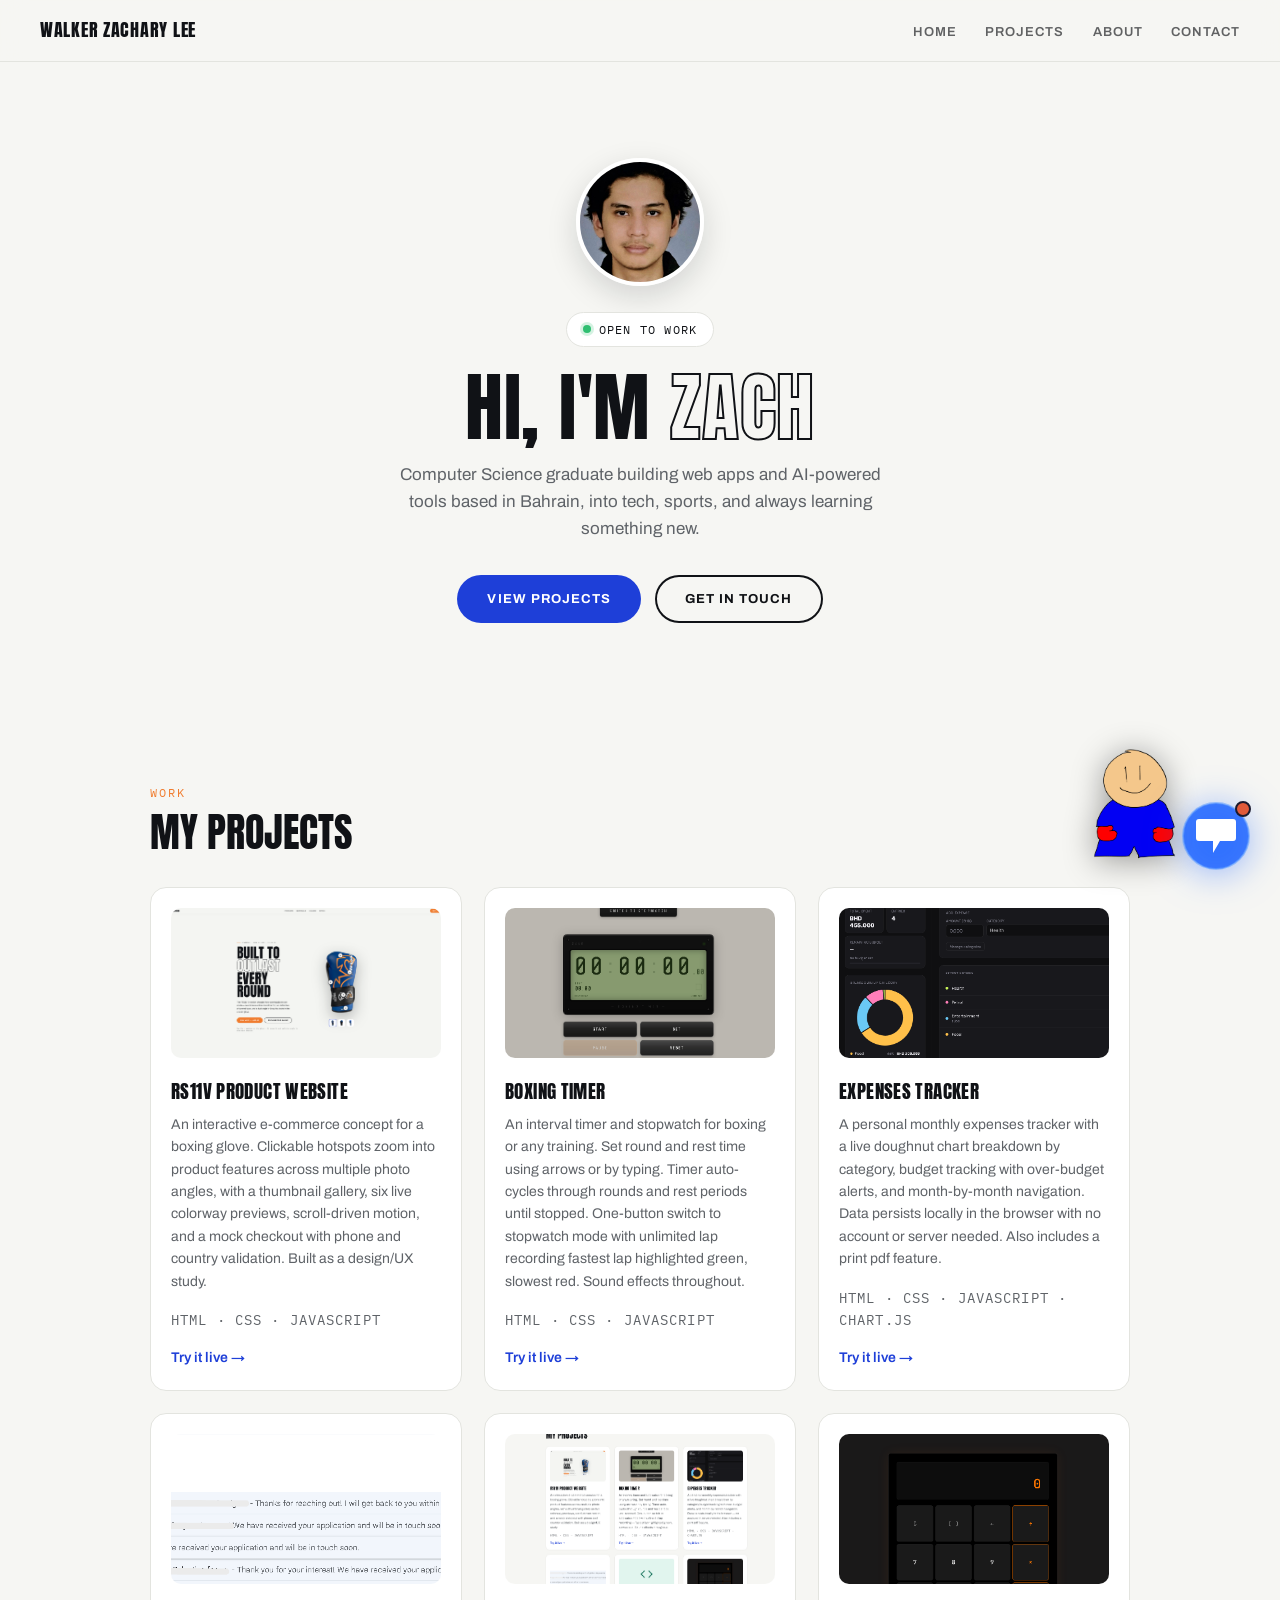
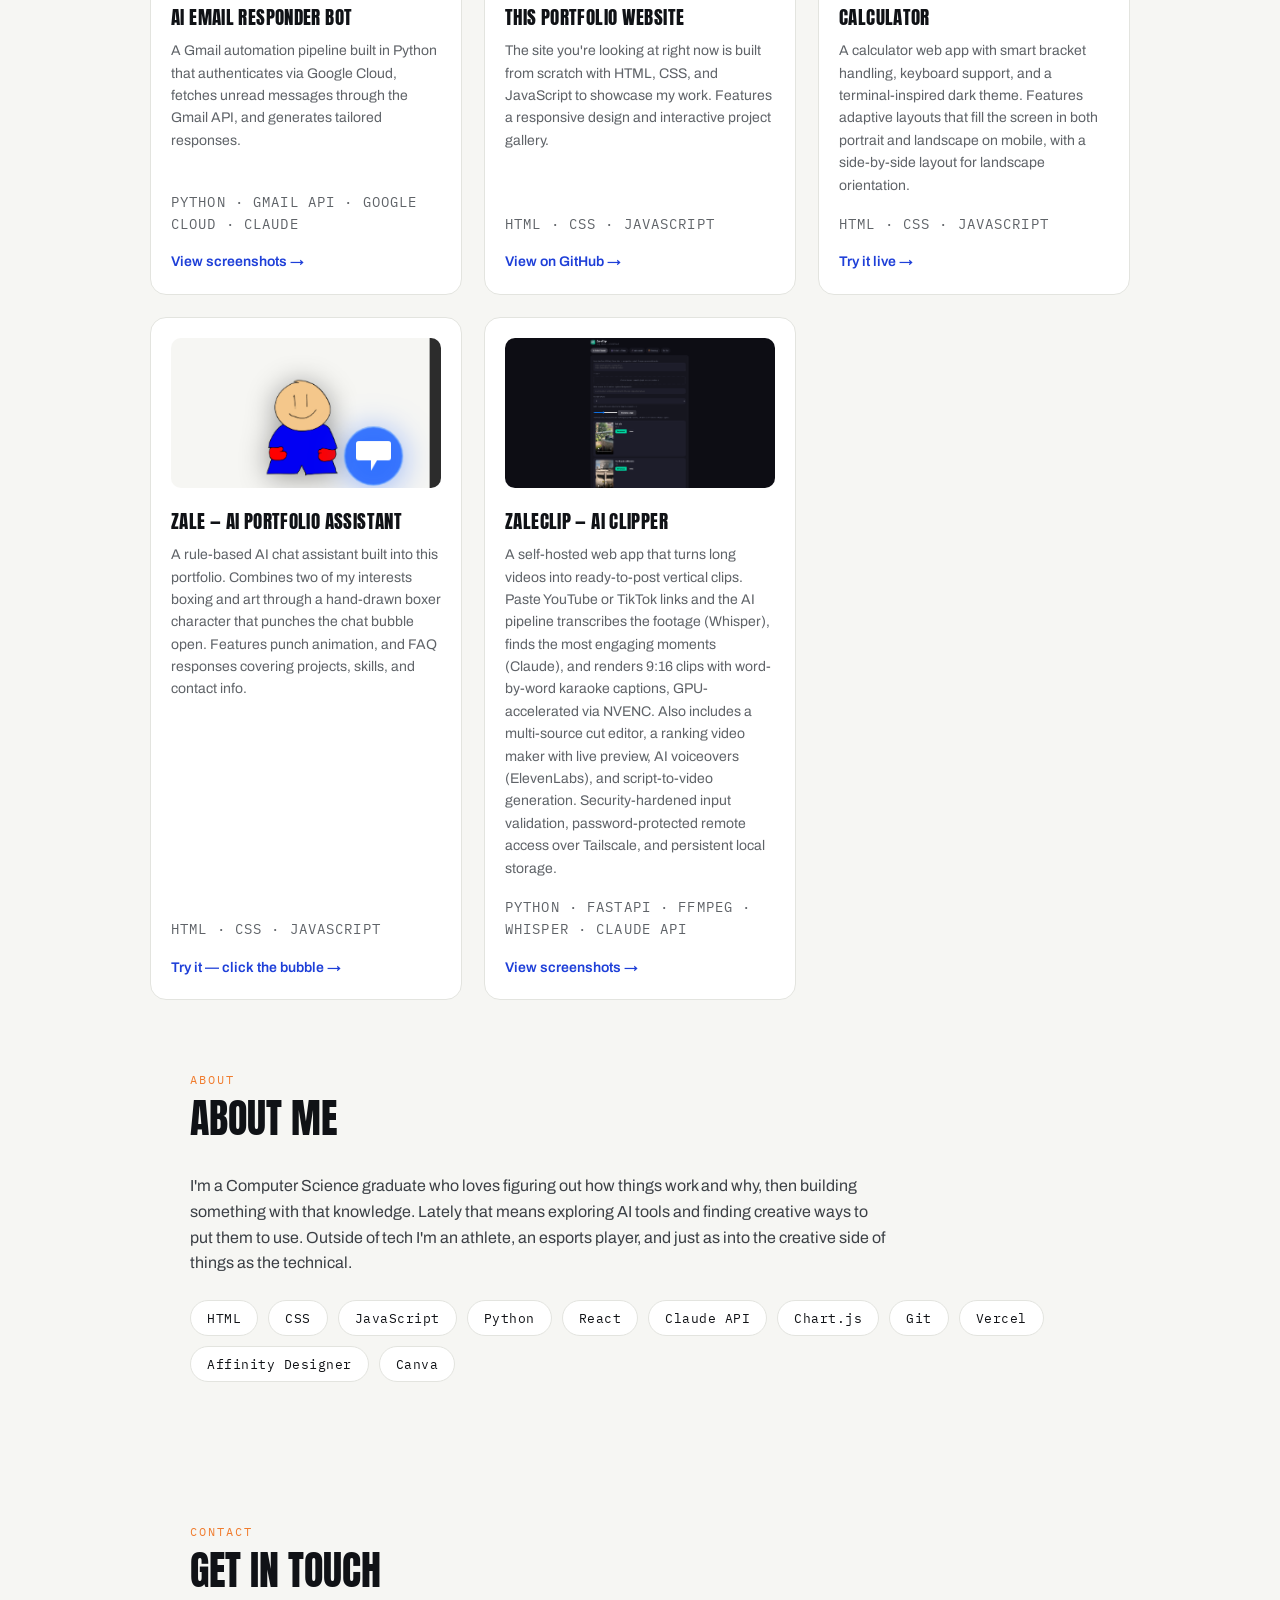
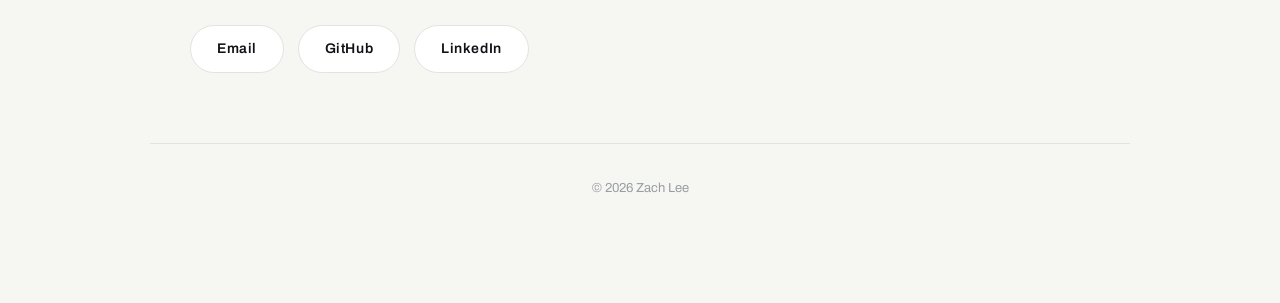
==== commit bcd6777a: "Add files via upload" ====
--- a/index.html
+++ b/index.html
@@ -8,7 +8,7 @@
   <meta property="og:title" content="Zach Lee — Developer Portfolio">
   <meta property="og:description" content="Web apps, automation tools, and AI-powered projects. Open to developer roles.">
   <meta property="og:type" content="website">
-  <link rel="icon" href="data:image/svg+xml,<svg xmlns='http://www.w3.org/2000/svg' viewBox='0 0 100 100'><text y='.9em' font-size='90'>🥊</text></svg>">
+  <link rel="icon" href="data:image/svg+xml,<svg xmlns='http://www.w3.org/2000/svg' viewBox='0 0 100 100'><text y='.9em' font-size='90'></text></svg>">
   <link rel="preconnect" href="https://fonts.googleapis.com">
   <link rel="preconnect" href="https://fonts.gstatic.com" crossorigin>
   <link href="https://fonts.googleapis.com/css2?family=Anton&family=Archivo:wght@400;500;600;700&family=IBM+Plex+Mono:wght@400;500&display=swap" rel="stylesheet">
@@ -30,7 +30,7 @@
     <img src="images/me.jfif" alt="Zach" class="avatar">
     <div class="status-badge">Open to work</div>
     <h1>Hi, I'm <em>Zach</em></h1>
-    <p class="tagline">Computer Science graduate building web apps and AI-powered tools — based in Bahrain, into tech, sports, and always learning something new.</p>
+    <p class="tagline">Computer Science graduate building web apps and AI-powered tools based in Bahrain, into tech, sports, and always learning something new.</p>
     <div class="hero-cta">
       <a href="#projects" class="btn btn-primary">View projects</a>
       <a href="#contact" class="btn btn-ghost">Get in touch</a>
@@ -57,7 +57,7 @@
   <img src="timercover.png" alt="RS11V product page">
 </div>
         <h3>Boxing Timer</h3>
-        <p>An interval timer and stopwatch for boxing or any training. Set round and rest time using arrows or by typing. Timer auto-cycles through rounds and rest periods until stopped. One-button switch to stopwatch mode with unlimited lap recording — fastest lap highlighted green, slowest red. Sound effects throughout.</p>
+        <p>An interval timer and stopwatch for boxing or any training. Set round and rest time using arrows or by typing. Timer auto-cycles through rounds and rest periods until stopped. One-button switch to stopwatch mode with unlimited lap recording fastest lap highlighted green, slowest red. Sound effects throughout.</p>
         <p class="tech-stack">HTML · CSS · JavaScript</p>
         <span class="link">Try it live →</span>
       </a>
@@ -67,7 +67,7 @@
   <img src="xpcover.png" alt="RS11V product page">
 </div>
         <h3>Expenses Tracker</h3>
-        <p>A personal monthly expenses tracker with a live doughnut chart breakdown by category, budget tracking with over-budget alerts, and month-by-month navigation. Data persists locally in the browser — no account or server needed. Also includes a print pdf feature.</p>
+        <p>A personal monthly expenses tracker with a live doughnut chart breakdown by category, budget tracking with over-budget alerts, and month-by-month navigation. Data persists locally in the browser with no account or server needed. Also includes a print pdf feature.</p>
         <p class="tech-stack">HTML · CSS · JavaScript · Chart.js</p>
         <span class="link">Try it live →</span>
       </a>
@@ -87,7 +87,7 @@
   <img src="portcover.png" alt="RS11V product page">
 </div>
         <h3>This portfolio website</h3>
-        <p>The site you're looking at right now — built from scratch with HTML, CSS, and JavaScript to showcase my work. Features a responsive design and interactive project gallery.</p>
+        <p>The site you're looking at right now is built from scratch with HTML, CSS, and JavaScript to showcase my work. Features a responsive design and interactive project gallery.</p>
         <p class="tech-stack">HTML · CSS · JavaScript</p>
         <span class="link">View on GitHub →</span>
       </a>
@@ -107,7 +107,7 @@
   <img src="ai2.png" alt="RS11V product page">
 </div>
         <h3>Zale — AI Portfolio Assistant</h3>
-        <p>A rule-based AI chat assistant built into this portfolio. Combines two of my interests — boxing and art — through a hand-drawn boxer character that punches the chat bubble open. Features punch animation, and FAQ responses covering projects, skills, and contact info.</p>
+        <p>A rule-based AI chat assistant built into this portfolio. Combines two of my interests boxing and art through a hand-drawn boxer character that punches the chat bubble open. Features punch animation, and FAQ responses covering projects, skills, and contact info.</p>
         <p class="tech-stack">HTML · CSS · JavaScript</p>
         <span class="link">Try it — click the bubble →</span>
       </div>
@@ -116,7 +116,7 @@
           <img src="ss1.png" alt="Zale AI Clipper interface">
         </div>
         <h3>ZaleClip — AI Clipper</h3>
-        <p>A self-hosted web app that turns long videos into ready-to-post vertical clips. Paste YouTube or TikTok links and the AI pipeline transcribes the footage (Whisper), finds the most engaging moments (Claude), and renders 9:16 clips with word-by-word karaoke captions — GPU-accelerated via NVENC. Also includes a multi-source cut editor, a ranking video maker with live preview, AI voiceovers (ElevenLabs), and script-to-video generation. Security-hardened input validation, password-protected remote access over Tailscale, and persistent local storage.</p>
+        <p>A self-hosted web app that turns long videos into ready-to-post vertical clips. Paste YouTube or TikTok links and the AI pipeline transcribes the footage (Whisper), finds the most engaging moments (Claude), and renders 9:16 clips with word-by-word karaoke captions, GPU-accelerated via NVENC. Also includes a multi-source cut editor, a ranking video maker with live preview, AI voiceovers (ElevenLabs), and script-to-video generation. Security-hardened input validation, password-protected remote access over Tailscale, and persistent local storage.</p>
         <p class="tech-stack">Python · FastAPI · FFmpeg · Whisper · Claude API</p>
         <span class="link">View screenshots →</span>
       </div>
@@ -130,7 +130,7 @@
   <section id="about" class="about">
     <span class="section-kicker">About</span>
     <h2>About me</h2>
-    <p>I'm a Computer Science graduate who loves figuring out how things work and why — then building something with that knowledge. Lately that means exploring AI tools and finding creative ways to put them to use. Outside of tech I'm an athlete, an esports player, and just as into the creative side of things as the technical.</p>
+    <p>I'm a Computer Science graduate who loves figuring out how things work and why, then building something with that knowledge. Lately that means exploring AI tools and finding creative ways to put them to use. Outside of tech I'm an athlete, an esports player, and just as into the creative side of things as the technical.</p>
     <div class="skill-chips">
       <span>HTML</span><span>CSS</span><span>JavaScript</span><span>Python</span>
       <span>React</span><span>Claude API</span><span>Chart.js</span><span>Git</span>
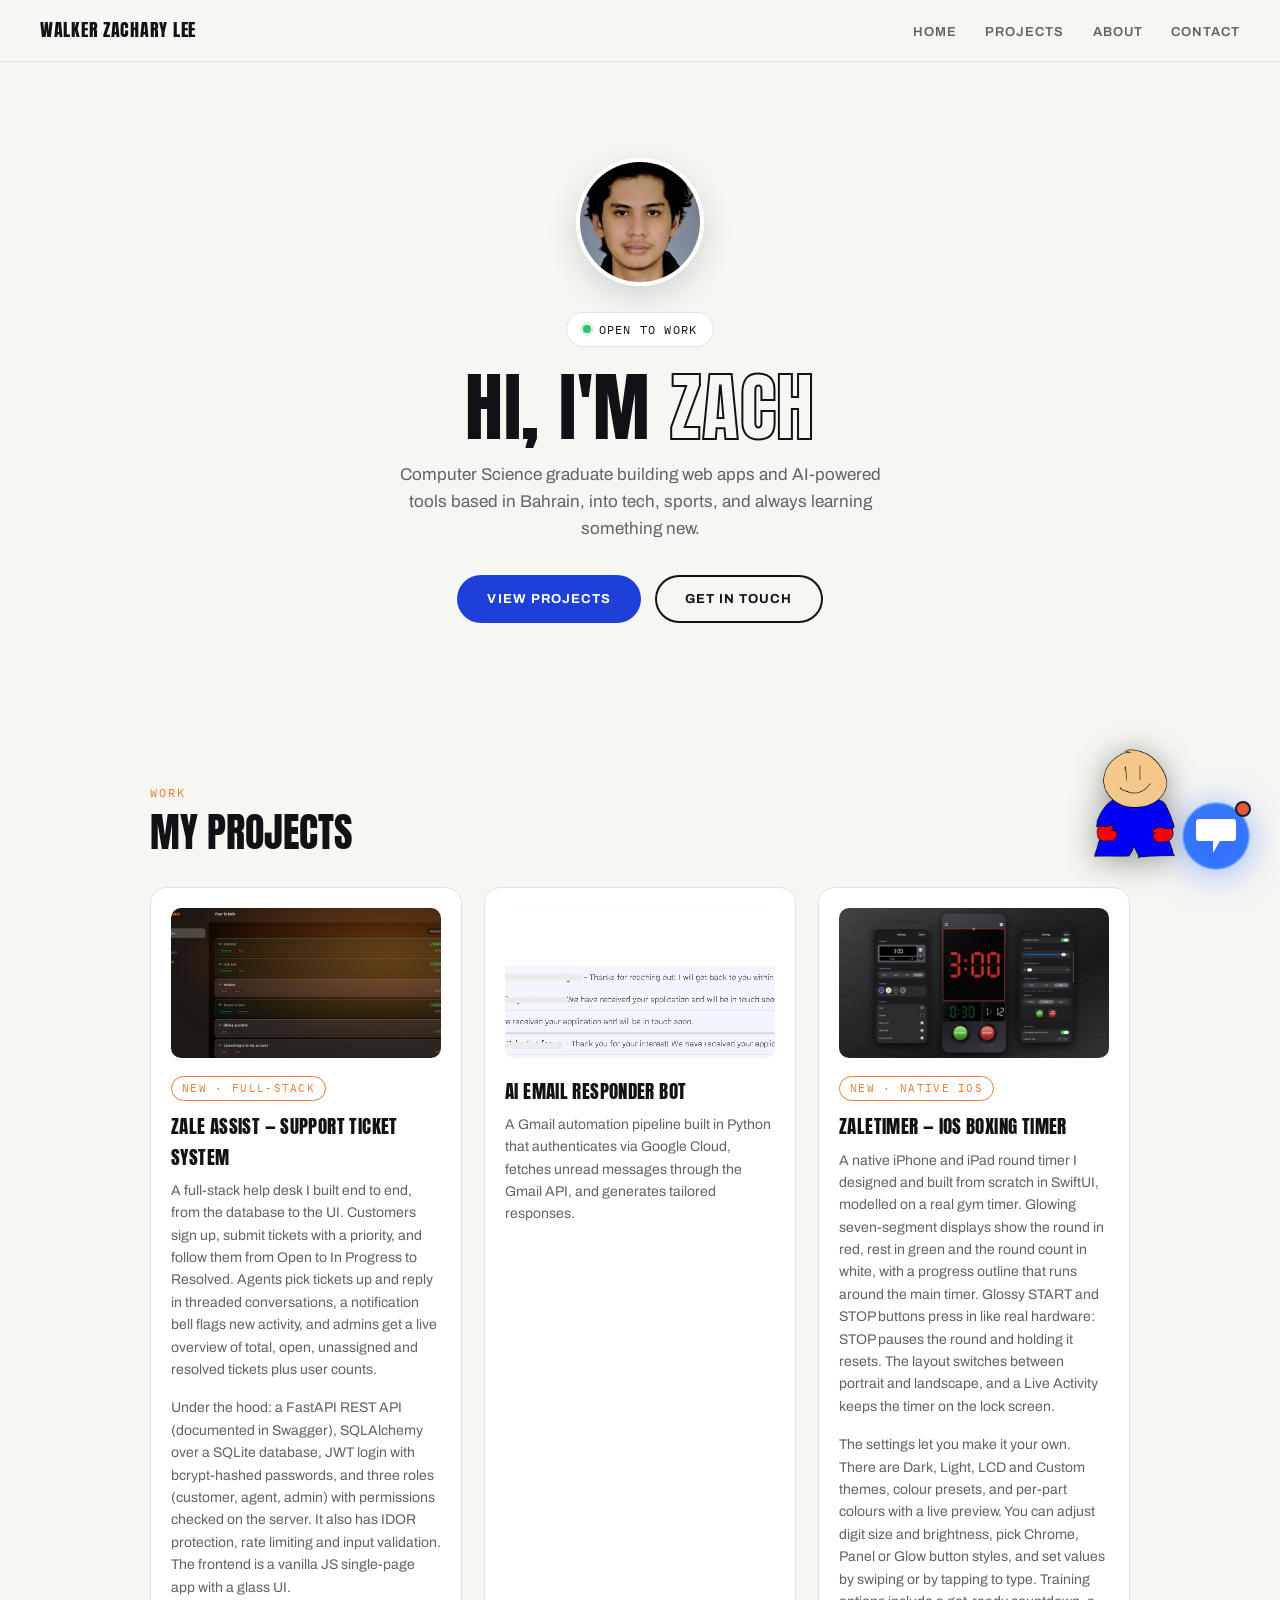
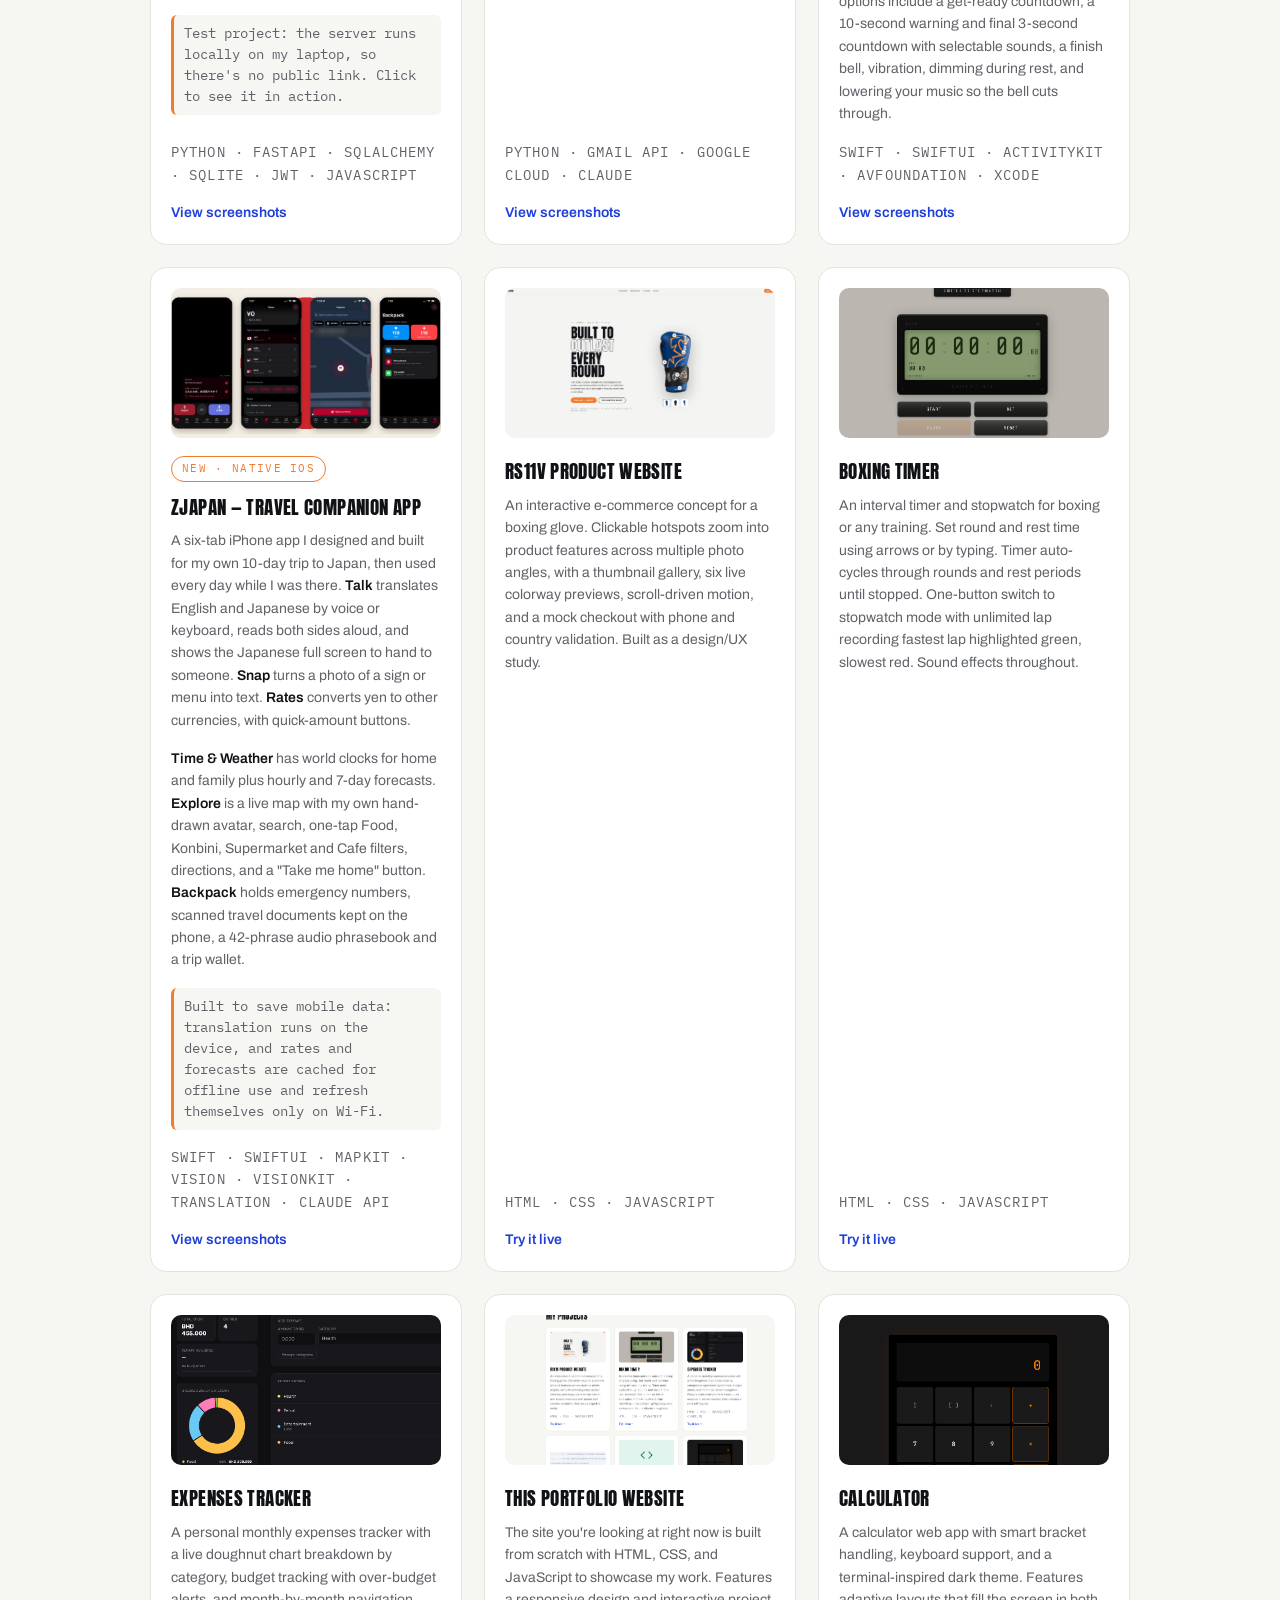
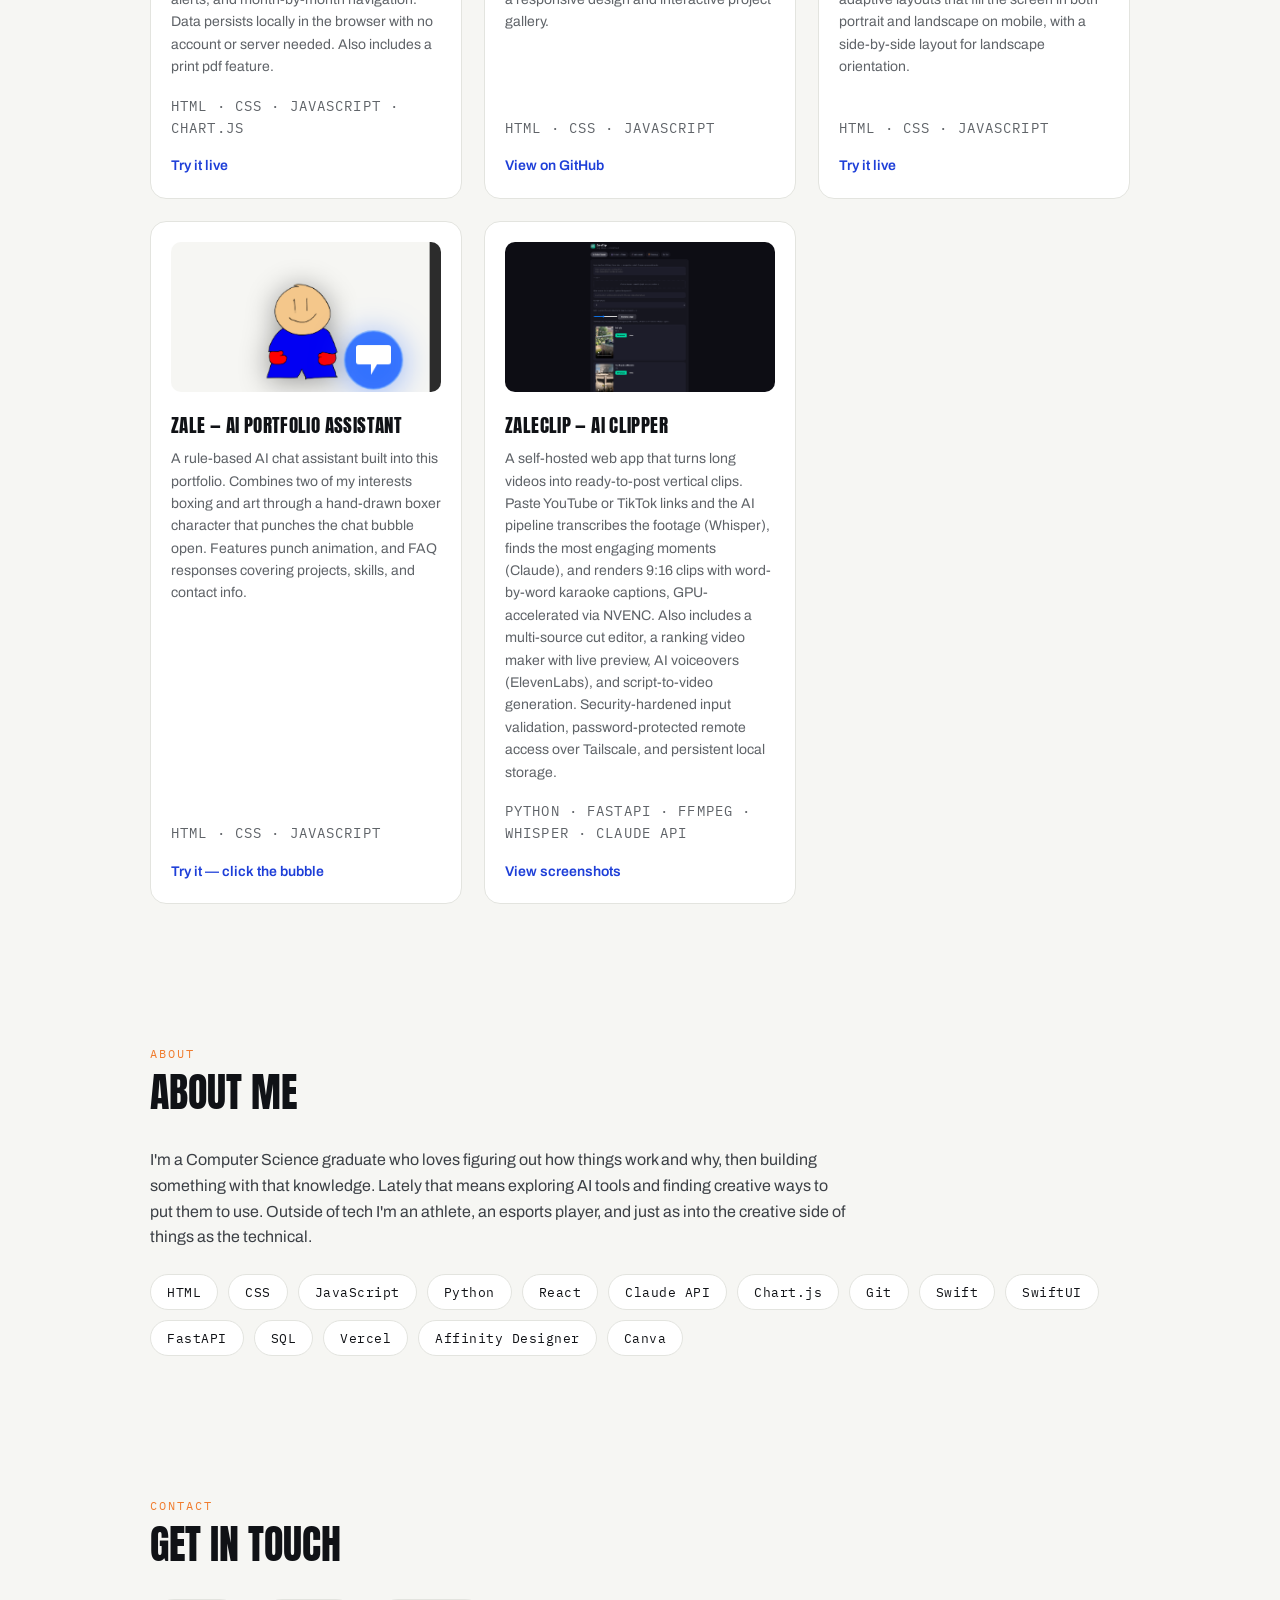
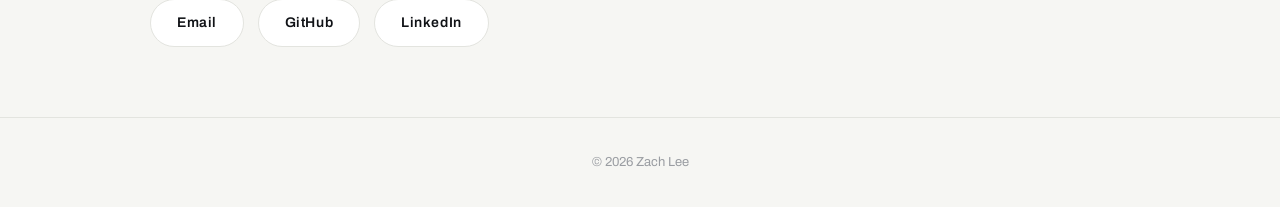
==== commit c1a147b4: "Add files via upload" ====
--- a/index.html
+++ b/index.html
@@ -42,6 +42,54 @@
     <h2>My projects</h2>
     <div class="project-grid">
 
+      <div class="project-card" onclick="openGallery('zale-assist')">
+        <div class="project-image">
+          <img src="images/zacover.jpg" alt="Zale Assist customer dashboard showing a list of support tickets">
+        </div>
+        <span class="card-tag">New · Full-stack</span>
+        <h3>Zale Assist — Support Ticket System</h3>
+        <p>A full-stack help desk I built end to end, from the database to the UI. Customers sign up, submit tickets with a priority, and follow them from Open to In Progress to Resolved. Agents pick tickets up and reply in threaded conversations, a notification bell flags new activity, and admins get a live overview of total, open, unassigned and resolved tickets plus user counts.</p>
+        <p>Under the hood: a FastAPI REST API (documented in Swagger), SQLAlchemy over a SQLite database, JWT login with bcrypt-hashed passwords, and three roles (customer, agent, admin) with permissions checked on the server. It also has IDOR protection, rate limiting and input validation. The frontend is a vanilla JS single-page app with a glass UI.</p>
+        <p class="project-note">Test project: the server runs locally on my laptop, so there's no public link. Click to see it in action.</p>
+        <p class="tech-stack">Python · FastAPI · SQLAlchemy · SQLite · JWT · JavaScript</p>
+        <span class="link">View screenshots</span>
+      </div>
+
+      <div class="project-card" onclick="openGallery('email-bot')">
+        <div class="project-image">
+  <img src="emailcover.png" alt="AI email responder bot">
+</div>
+        <h3>AI email responder bot</h3>
+        <p>A Gmail automation pipeline built in Python that authenticates via Google Cloud, fetches unread messages through the Gmail API, and generates tailored responses.</p>
+        <p class="tech-stack">Python · Gmail API · Google Cloud · Claude</p>
+        <span class="link">View screenshots</span>
+      </div>
+
+      <div class="project-card" onclick="openGallery('zaletimer')">
+        <div class="project-image">
+          <img src="images/ztcover.jpg" alt="ZaleTimer app: the main round timer between two settings screens">
+        </div>
+        <span class="card-tag">New · Native iOS</span>
+        <h3>ZaleTimer — iOS Boxing Timer</h3>
+        <p>A native iPhone and iPad round timer I designed and built from scratch in SwiftUI, modelled on a real gym timer. Glowing seven-segment displays show the round in red, rest in green and the round count in white, with a progress outline that runs around the main timer. Glossy START and STOP buttons press in like real hardware: STOP pauses the round and holding it resets. The layout switches between portrait and landscape, and a Live Activity keeps the timer on the lock screen.</p>
+        <p>The settings let you make it your own. There are Dark, Light, LCD and Custom themes, colour presets, and per-part colours with a live preview. You can adjust digit size and brightness, pick Chrome, Panel or Glow button styles, and set values by swiping or by tapping to type. Training options include a get-ready countdown, a 10-second warning and final 3-second countdown with selectable sounds, a finish bell, vibration, dimming during rest, and lowering your music so the bell cuts through.</p>
+        <p class="tech-stack">Swift · SwiftUI · ActivityKit · AVFoundation · Xcode</p>
+        <span class="link">View screenshots</span>
+      </div>
+
+      <div class="project-card" onclick="openGallery('zjapan')">
+        <div class="project-image">
+          <img src="images/zjcover.jpg" alt="ZJapan app screens: Talk translator, currency rates, map and Backpack">
+        </div>
+        <span class="card-tag">New · Native iOS</span>
+        <h3>ZJapan — Travel Companion App</h3>
+        <p>A six-tab iPhone app I designed and built for my own 10-day trip to Japan, then used every day while I was there. <strong>Talk</strong> translates English and Japanese by voice or keyboard, reads both sides aloud, and shows the Japanese full screen to hand to someone. <strong>Snap</strong> turns a photo of a sign or menu into text. <strong>Rates</strong> converts yen to other currencies, with quick-amount buttons.</p>
+        <p><strong>Time &amp; Weather</strong> has world clocks for home and family plus hourly and 7-day forecasts. <strong>Explore</strong> is a live map with my own hand-drawn avatar, search, one-tap Food, Konbini, Supermarket and Cafe filters, directions, and a "Take me home" button. <strong>Backpack</strong> holds emergency numbers, scanned travel documents kept on the phone, a 42-phrase audio phrasebook and a trip wallet.</p>
+        <p class="project-note">Built to save mobile data: translation runs on the device, and rates and forecasts are cached for offline use and refresh themselves only on Wi-Fi.</p>
+        <p class="tech-stack">Swift · SwiftUI · MapKit · Vision · VisionKit · Translation · Claude API</p>
+        <span class="link">View screenshots</span>
+      </div>
+
       <a href="https://rs11vweb.vercel.app/" target="_blank" class="project-card">
         <div class="project-image">
   <img src="rs11vcover.png" alt="RS11V product page">
@@ -49,67 +97,57 @@
         <h3>RS11V Product Website</h3>
         <p>An interactive e-commerce concept for a boxing glove. Clickable hotspots zoom into product features across multiple photo angles, with a thumbnail gallery, six live colorway previews, scroll-driven motion, and a mock checkout with phone and country validation. Built as a design/UX study.</p>
         <p class="tech-stack">HTML · CSS · JavaScript</p>
-        <span class="link">Try it live →</span>
+        <span class="link">Try it live</span>
       </a>
 
       <a href="https://boxing-timer-rho.vercel.app/" target="_blank" class="project-card">
         <div class="project-image">
-  <img src="timercover.png" alt="RS11V product page">
+  <img src="timercover.png" alt="Boxing Timer web app">
 </div>
         <h3>Boxing Timer</h3>
         <p>An interval timer and stopwatch for boxing or any training. Set round and rest time using arrows or by typing. Timer auto-cycles through rounds and rest periods until stopped. One-button switch to stopwatch mode with unlimited lap recording fastest lap highlighted green, slowest red. Sound effects throughout.</p>
         <p class="tech-stack">HTML · CSS · JavaScript</p>
-        <span class="link">Try it live →</span>
+        <span class="link">Try it live</span>
       </a>
 
       <a href="https://expenseszl.vercel.app/" target="_blank" class="project-card">
         <div class="project-image">
-  <img src="xpcover.png" alt="RS11V product page">
+  <img src="xpcover.png" alt="Expenses Tracker">
 </div>
         <h3>Expenses Tracker</h3>
         <p>A personal monthly expenses tracker with a live doughnut chart breakdown by category, budget tracking with over-budget alerts, and month-by-month navigation. Data persists locally in the browser with no account or server needed. Also includes a print pdf feature.</p>
         <p class="tech-stack">HTML · CSS · JavaScript · Chart.js</p>
-        <span class="link">Try it live →</span>
-      </a>
-
-      <div class="project-card" onclick="openGallery('email-bot')">
-        <div class="project-image">
-  <img src="emailcover.png" alt="RS11V product page">
-</div>
-        <h3>AI email responder bot</h3>
-        <p>A Gmail automation pipeline built in Python that authenticates via Google Cloud, fetches unread messages through the Gmail API, and generates tailored responses.</p>
-        <p class="tech-stack">Python · Gmail API · Google Cloud · Claude</p>
-        <span class="link">View screenshots →</span>
-      </div>
+        <span class="link">Try it live</span>
+      </a>
 
       <a href="https://github.com/zlee30/portfolio/blob/main/README.md" target="_blank" class="project-card">
         <div class="project-image">
-  <img src="portcover.png" alt="RS11V product page">
+  <img src="portcover.png" alt="Portfolio website">
 </div>
         <h3>This portfolio website</h3>
         <p>The site you're looking at right now is built from scratch with HTML, CSS, and JavaScript to showcase my work. Features a responsive design and interactive project gallery.</p>
         <p class="tech-stack">HTML · CSS · JavaScript</p>
-        <span class="link">View on GitHub →</span>
+        <span class="link">View on GitHub</span>
       </a>
 
       <a href="projects/calculator/index.html" target="_blank" class="project-card">
         <div class="project-image">
-  <img src="calccover.png" alt="RS11V product page">
+  <img src="calccover.png" alt="Calculator app">
 </div>
         <h3>Calculator</h3>
         <p>A calculator web app with smart bracket handling, keyboard support, and a terminal-inspired dark theme. Features adaptive layouts that fill the screen in both portrait and landscape on mobile, with a side-by-side layout for landscape orientation.</p>
         <p class="tech-stack">HTML · CSS · JavaScript</p>
-        <span class="link">Try it live →</span>
+        <span class="link">Try it live</span>
       </a>
 
       <div class="project-card">
         <div class="project-image">
-  <img src="ai2.png" alt="RS11V product page">
+  <img src="ai2.png" alt="Zale portfolio assistant">
 </div>
         <h3>Zale — AI Portfolio Assistant</h3>
         <p>A rule-based AI chat assistant built into this portfolio. Combines two of my interests boxing and art through a hand-drawn boxer character that punches the chat bubble open. Features punch animation, and FAQ responses covering projects, skills, and contact info.</p>
         <p class="tech-stack">HTML · CSS · JavaScript</p>
-        <span class="link">Try it — click the bubble →</span>
+        <span class="link">Try it — click the bubble</span>
       </div>
       <div class="project-card" onclick="openGallery('zale')">
         <div class="project-image">
@@ -118,14 +156,11 @@
         <h3>ZaleClip — AI Clipper</h3>
         <p>A self-hosted web app that turns long videos into ready-to-post vertical clips. Paste YouTube or TikTok links and the AI pipeline transcribes the footage (Whisper), finds the most engaging moments (Claude), and renders 9:16 clips with word-by-word karaoke captions, GPU-accelerated via NVENC. Also includes a multi-source cut editor, a ranking video maker with live preview, AI voiceovers (ElevenLabs), and script-to-video generation. Security-hardened input validation, password-protected remote access over Tailscale, and persistent local storage.</p>
         <p class="tech-stack">Python · FastAPI · FFmpeg · Whisper · Claude API</p>
-        <span class="link">View screenshots →</span>
-      </div>
-
-    </div>  <!-- this is the existing </div> that closes .project-grid -->
-
-    </div>
-
-    
+        <span class="link">View screenshots</span>
+      </div>
+
+    </div>
+  </section>
 
   <section id="about" class="about">
     <span class="section-kicker">About</span>
@@ -134,6 +169,7 @@
     <div class="skill-chips">
       <span>HTML</span><span>CSS</span><span>JavaScript</span><span>Python</span>
       <span>React</span><span>Claude API</span><span>Chart.js</span><span>Git</span>
+      <span>Swift</span><span>SwiftUI</span><span>FastAPI</span><span>SQL</span>
       <span>Vercel</span><span>Affinity Designer</span>
       <span>Canva</span>
     </div>
--- a/style.css
+++ b/style.css
@@ -260,6 +260,8 @@
   text-transform: uppercase;
   margin-bottom: 8px;
 }
+
+.project-card p strong { color: var(--ink); font-weight: 600; }
 
 .project-card p {
   font-size: 14px;
@@ -736,4 +738,32 @@
 @keyframes zale-bounce {
   0%, 60%, 100% { transform: translateY(0); }
   30%           { transform: translateY(-5px); }
+}
+/* ══════════════════════════════════════════
+   NEW PROJECT CARDS — CSS-drawn covers
+══════════════════════════════════════════ */
+.card-tag {
+  align-self: flex-start;
+  font-family: var(--mono);
+  font-size: 11px;
+  letter-spacing: 0.12em;
+  text-transform: uppercase;
+  color: var(--accent2);
+  border: 1px solid currentColor;
+  border-radius: 100px;
+  padding: 3px 10px;
+  margin-bottom: 10px;
+}
+
+.cover { position: relative; display: flex; }
+
+.project-note {
+  font-family: var(--mono);
+  font-size: 12px;
+  line-height: 1.5;
+  color: var(--muted);
+  background: var(--paper);
+  border-left: 3px solid var(--accent2);
+  border-radius: 6px;
+  padding: 8px 10px;
 }
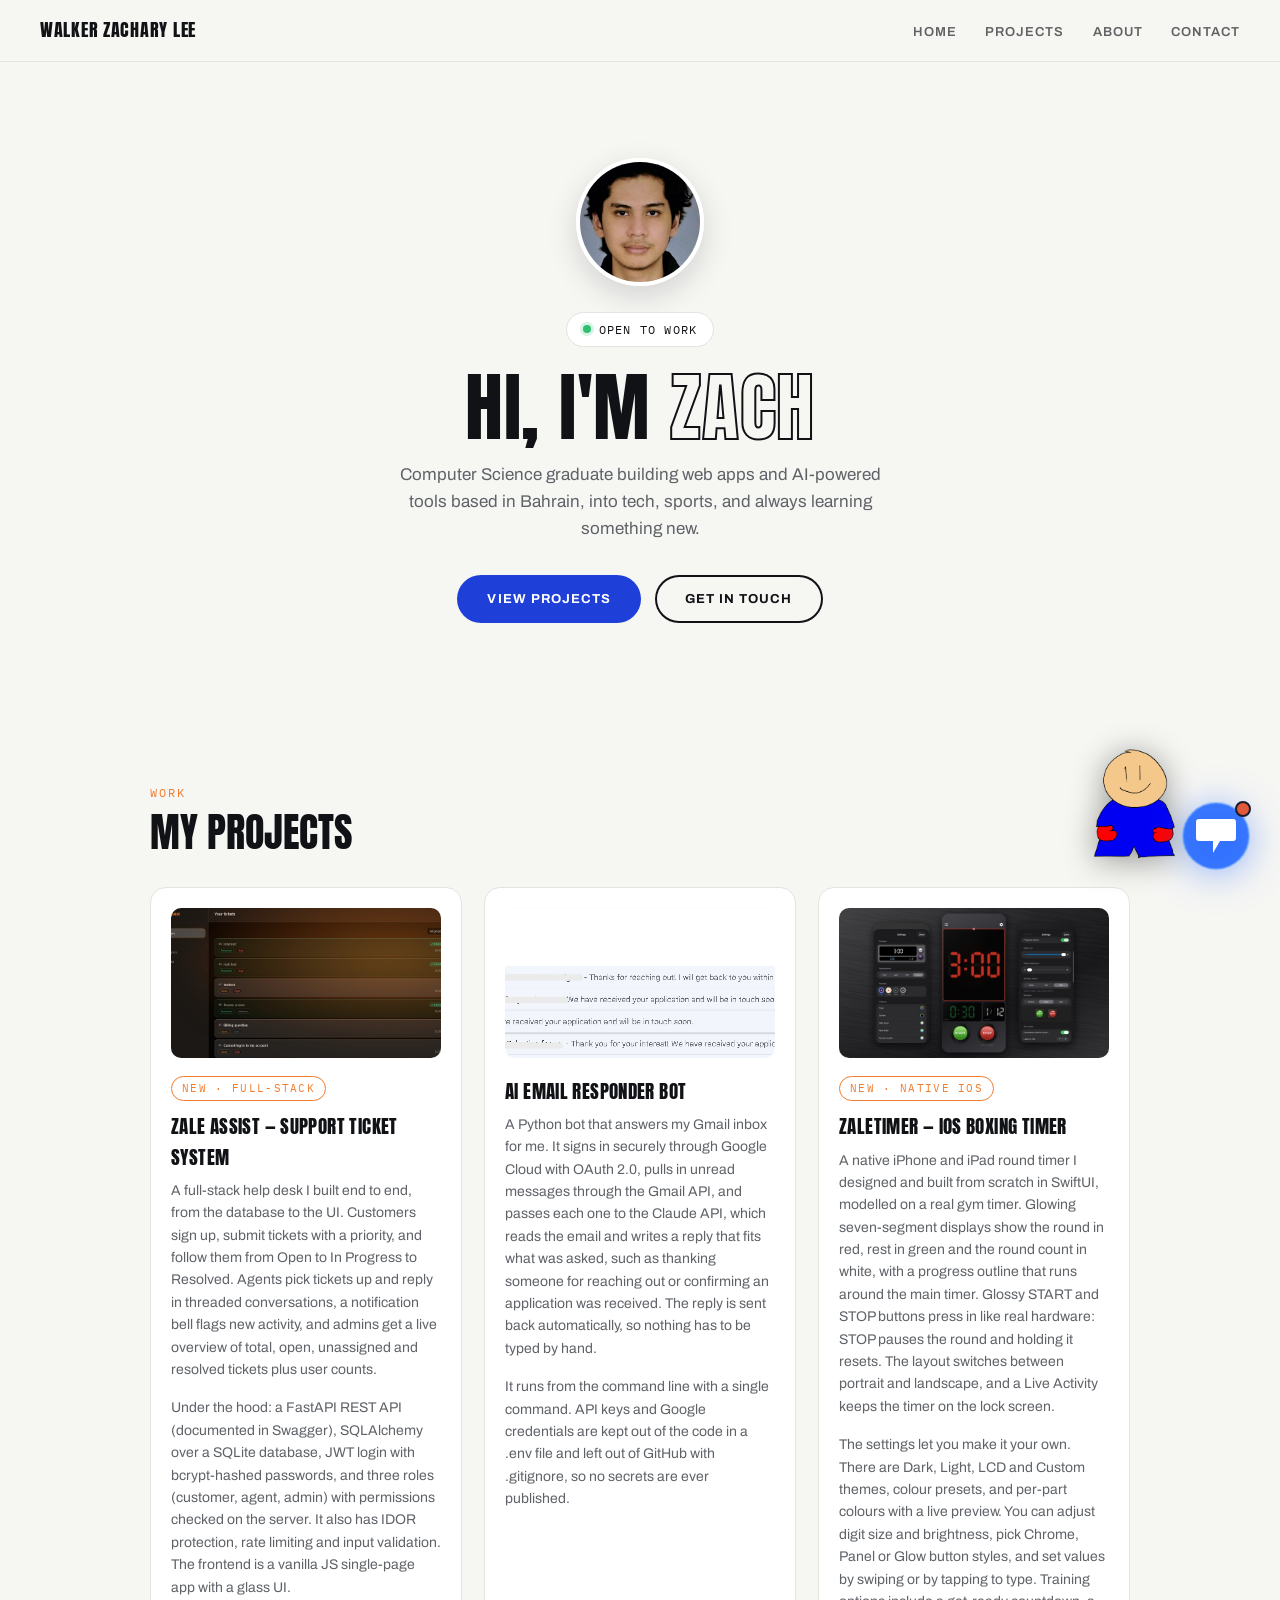
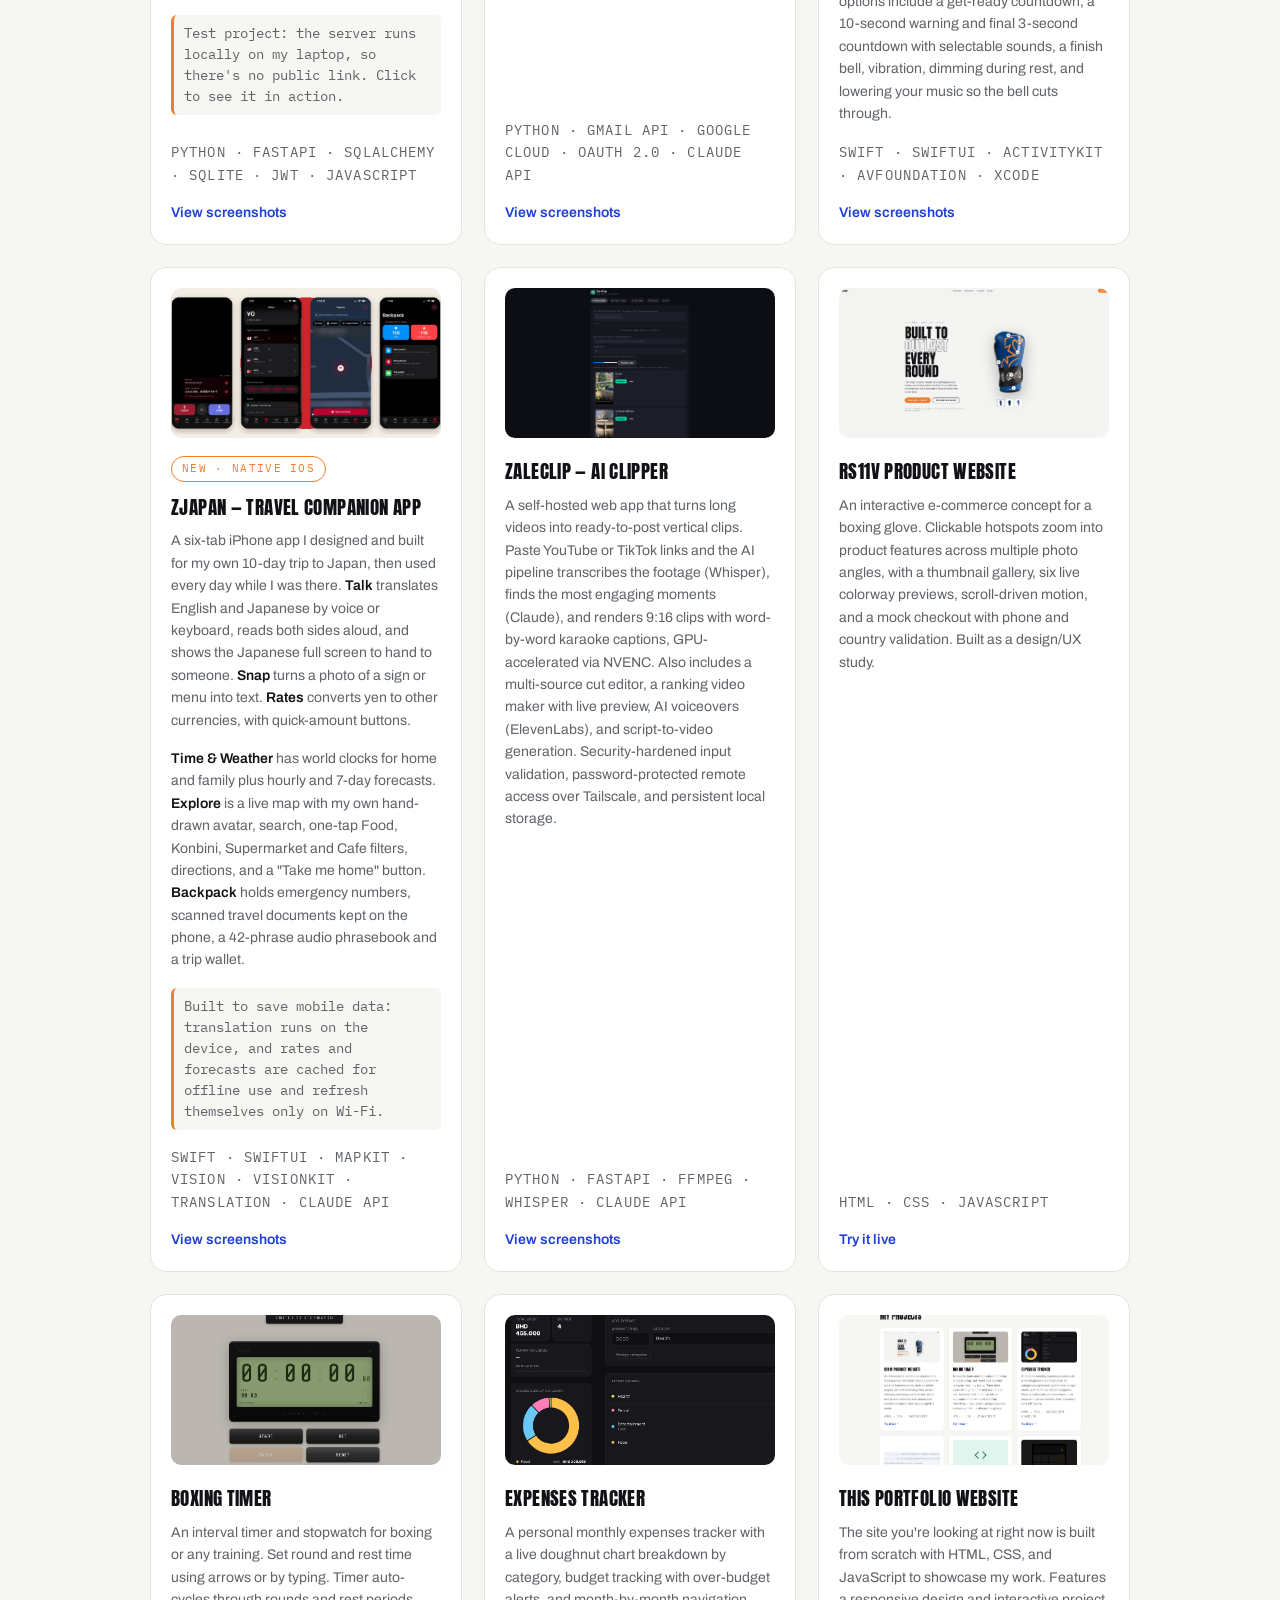
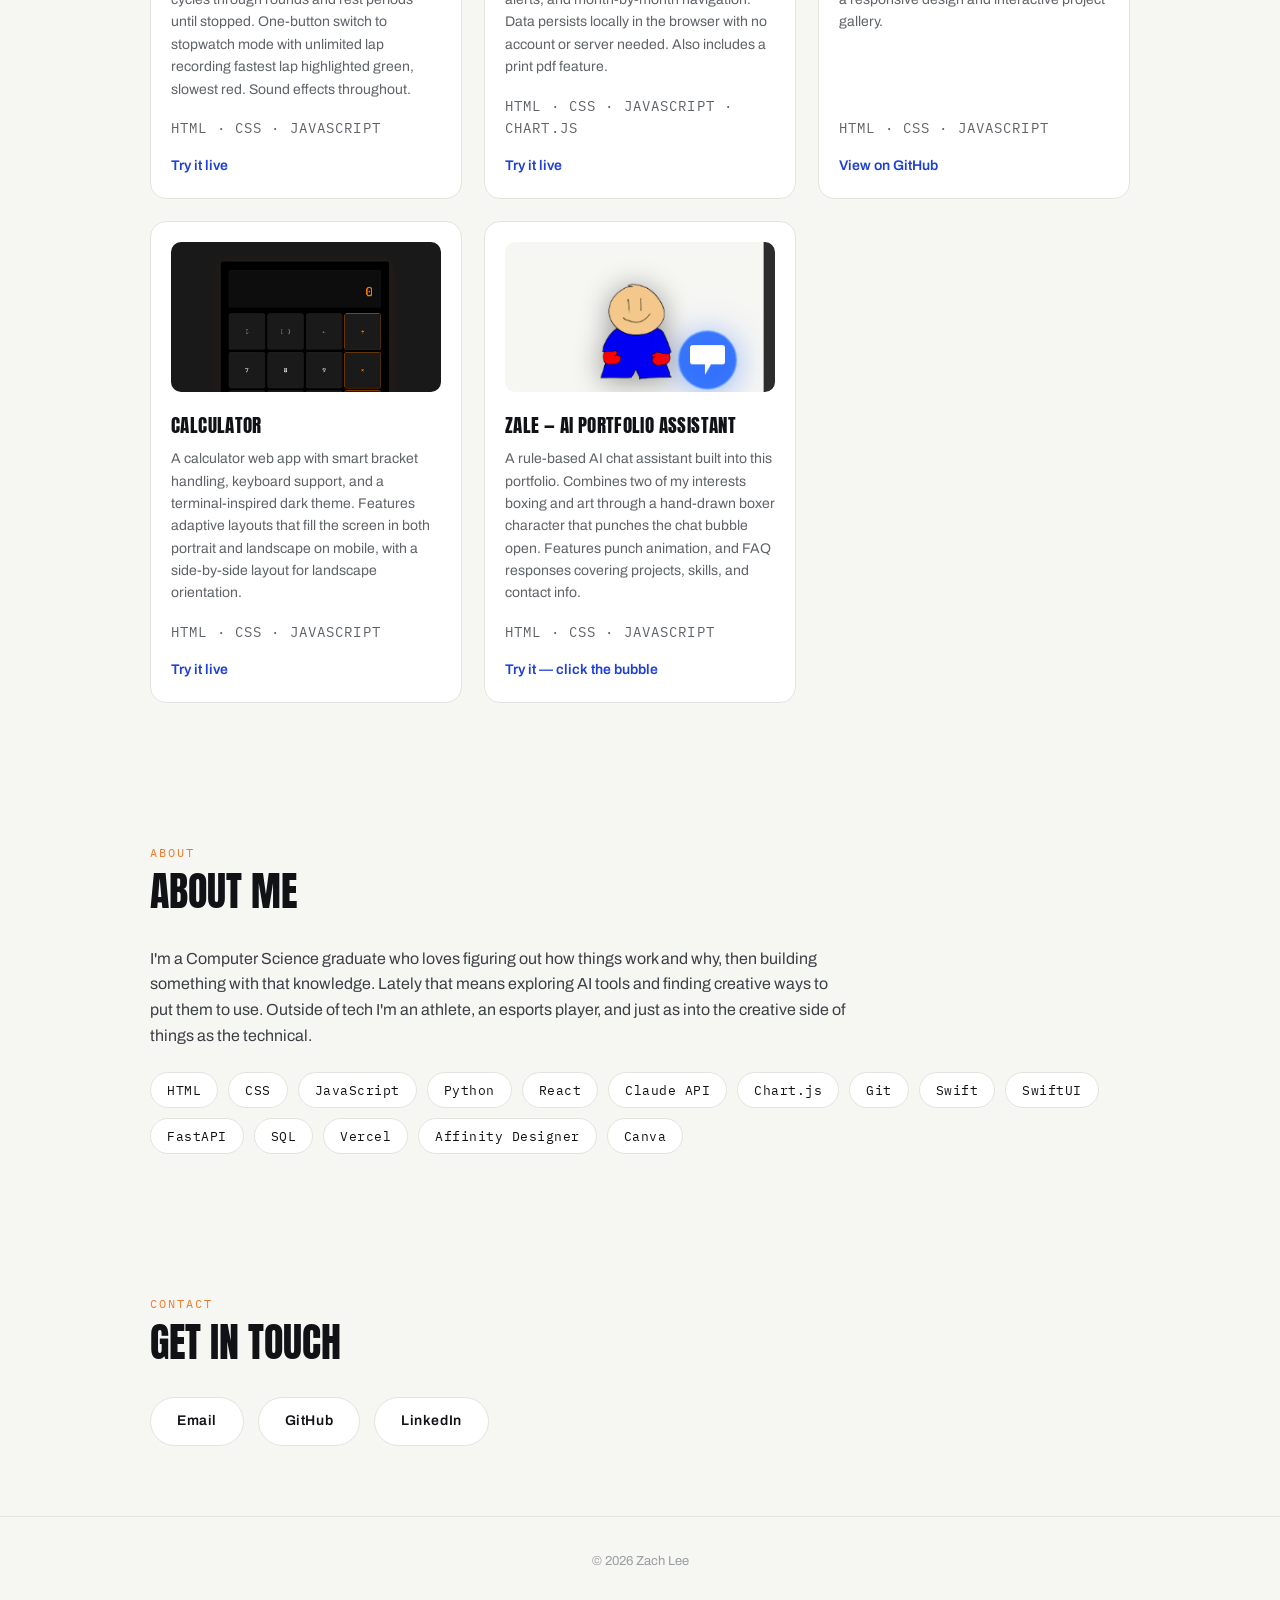
==== commit 43bbeb02: "Add files via upload" ====
--- a/index.html
+++ b/index.html
@@ -60,8 +60,9 @@
   <img src="emailcover.png" alt="AI email responder bot">
 </div>
         <h3>AI email responder bot</h3>
-        <p>A Gmail automation pipeline built in Python that authenticates via Google Cloud, fetches unread messages through the Gmail API, and generates tailored responses.</p>
-        <p class="tech-stack">Python · Gmail API · Google Cloud · Claude</p>
+        <p>A Python bot that answers my Gmail inbox for me. It signs in securely through Google Cloud with OAuth 2.0, pulls in unread messages through the Gmail API, and passes each one to the Claude API, which reads the email and writes a reply that fits what was asked, such as thanking someone for reaching out or confirming an application was received. The reply is sent back automatically, so nothing has to be typed by hand.</p>
+        <p>It runs from the command line with a single command. API keys and Google credentials are kept out of the code in a .env file and left out of GitHub with .gitignore, so no secrets are ever published.</p>
+        <p class="tech-stack">Python · Gmail API · Google Cloud · OAuth 2.0 · Claude API</p>
         <span class="link">View screenshots</span>
       </div>
 
@@ -90,6 +91,16 @@
         <span class="link">View screenshots</span>
       </div>
 
+      <div class="project-card" onclick="openGallery('zale')">
+        <div class="project-image">
+          <img src="ss1.png" alt="Zale AI Clipper interface">
+        </div>
+        <h3>ZaleClip — AI Clipper</h3>
+        <p>A self-hosted web app that turns long videos into ready-to-post vertical clips. Paste YouTube or TikTok links and the AI pipeline transcribes the footage (Whisper), finds the most engaging moments (Claude), and renders 9:16 clips with word-by-word karaoke captions, GPU-accelerated via NVENC. Also includes a multi-source cut editor, a ranking video maker with live preview, AI voiceovers (ElevenLabs), and script-to-video generation. Security-hardened input validation, password-protected remote access over Tailscale, and persistent local storage.</p>
+        <p class="tech-stack">Python · FastAPI · FFmpeg · Whisper · Claude API</p>
+        <span class="link">View screenshots</span>
+      </div>
+
       <a href="https://rs11vweb.vercel.app/" target="_blank" class="project-card">
         <div class="project-image">
   <img src="rs11vcover.png" alt="RS11V product page">
@@ -148,15 +159,6 @@
         <p>A rule-based AI chat assistant built into this portfolio. Combines two of my interests boxing and art through a hand-drawn boxer character that punches the chat bubble open. Features punch animation, and FAQ responses covering projects, skills, and contact info.</p>
         <p class="tech-stack">HTML · CSS · JavaScript</p>
         <span class="link">Try it — click the bubble</span>
-      </div>
-      <div class="project-card" onclick="openGallery('zale')">
-        <div class="project-image">
-          <img src="ss1.png" alt="Zale AI Clipper interface">
-        </div>
-        <h3>ZaleClip — AI Clipper</h3>
-        <p>A self-hosted web app that turns long videos into ready-to-post vertical clips. Paste YouTube or TikTok links and the AI pipeline transcribes the footage (Whisper), finds the most engaging moments (Claude), and renders 9:16 clips with word-by-word karaoke captions, GPU-accelerated via NVENC. Also includes a multi-source cut editor, a ranking video maker with live preview, AI voiceovers (ElevenLabs), and script-to-video generation. Security-hardened input validation, password-protected remote access over Tailscale, and persistent local storage.</p>
-        <p class="tech-stack">Python · FastAPI · FFmpeg · Whisper · Claude API</p>
-        <span class="link">View screenshots</span>
       </div>
 
     </div>
